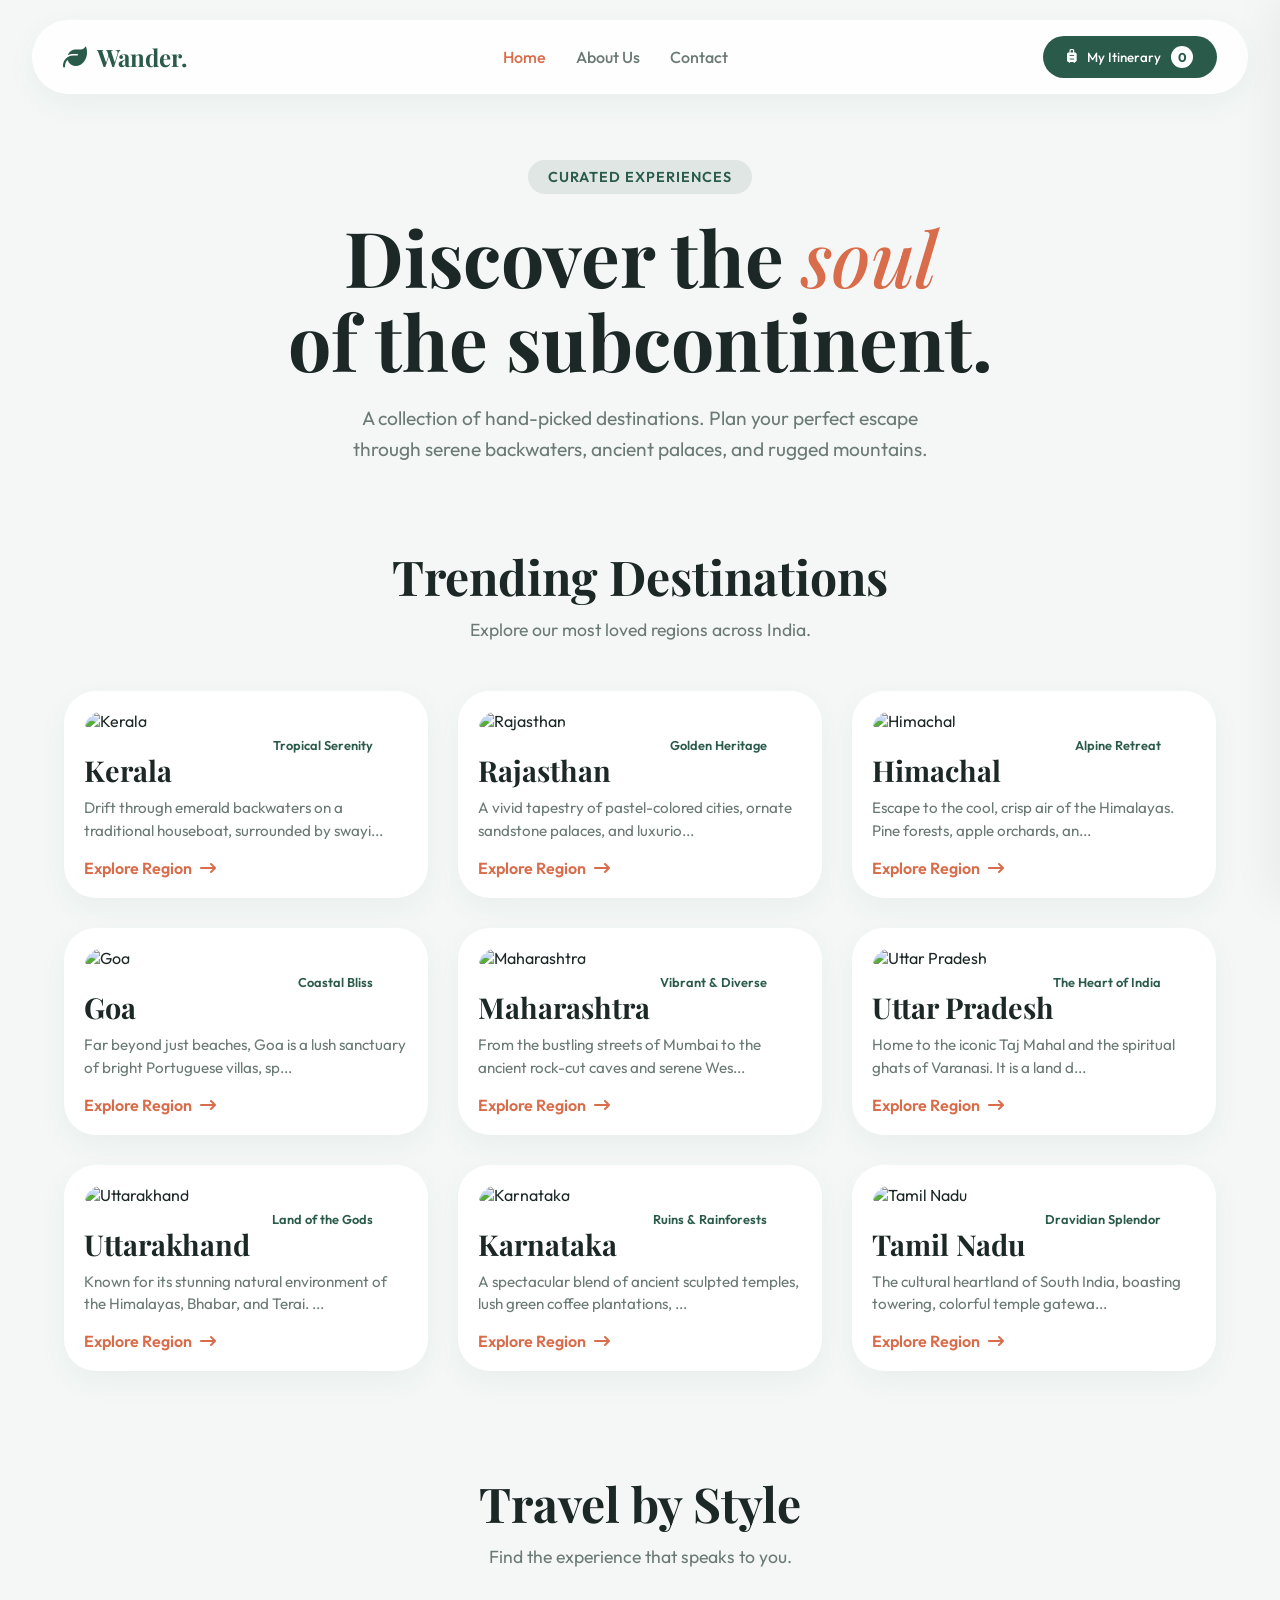
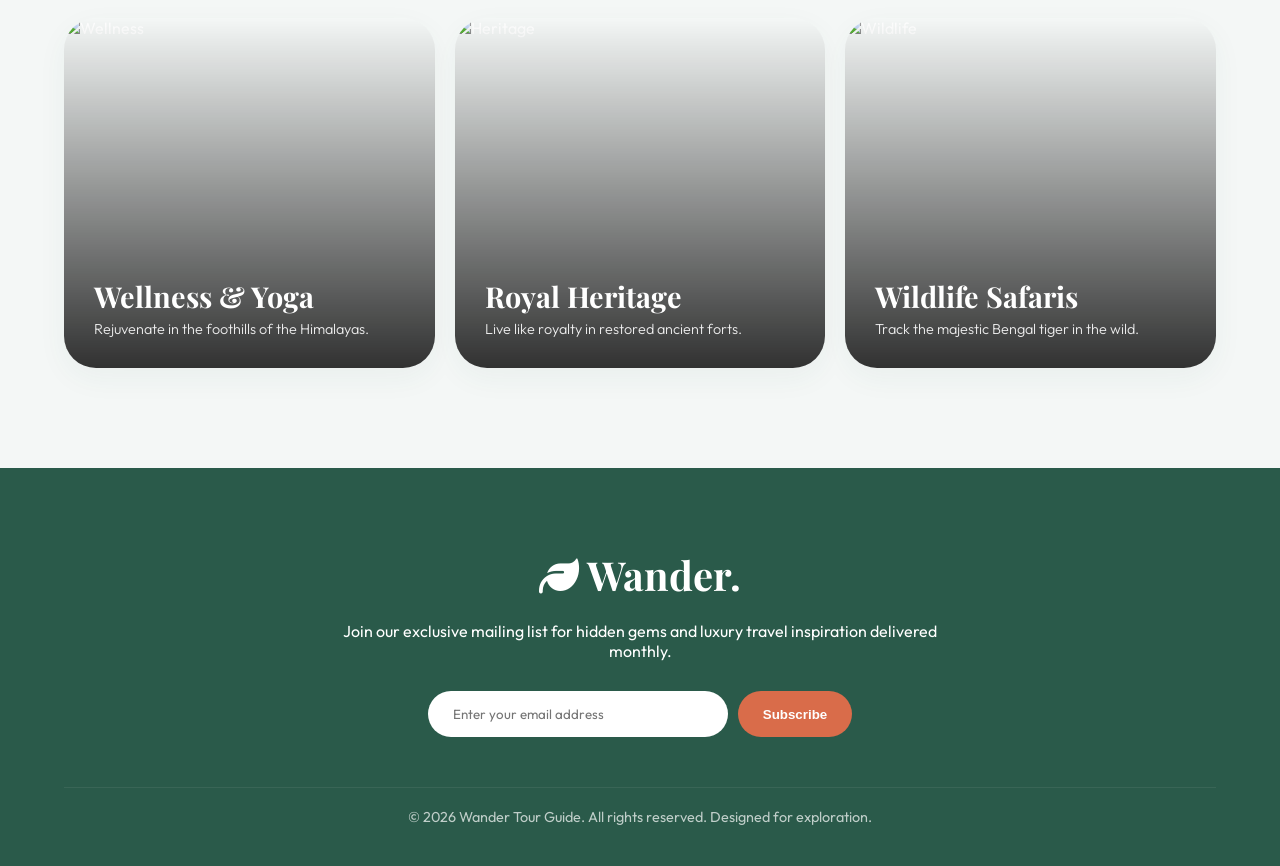
==== src/index.html @ b86334a6 "first commit" ====
<!DOCTYPE html>
<html lang="en">
<head>
    <meta charset="UTF-8">
    <meta name="viewport" content="width=device-width, initial-scale=1.0">
    <title>Wander | Discover India</title>
    
    <!-- Google Fonts: Playfair Display (Elegant Serif) & Outfit (Modern Sans) -->
    <link rel="preconnect" href="https://fonts.googleapis.com">
    <link rel="preconnect" href="https://fonts.gstatic.com" crossorigin>
    <link href="https://fonts.googleapis.com/css2?family=Outfit:wght@300;400;500;600&family=Playfair+Display:ital,wght@0,500;0,700;1,500&display=swap" rel="stylesheet">
    
    <!-- FontAwesome -->
    <link rel="stylesheet" href="https://cdnjs.cloudflare.com/ajax/libs/font-awesome/6.4.2/css/all.min.css">

    <style>
        /* --- AIRY & LUXE VARIABLES --- */
        :root {
            --bg-body: #F4F7F6;       
            --bg-surface: #FFFFFF;    
            --text-main: #1C2826;     
            --text-muted: #6B7A75;    
            --primary: #2A5A4A;       
            --accent: #D96C4A;        
            --glass-bg: rgba(255, 255, 255, 0.85);
            --shadow-sm: 0 10px 30px rgba(42, 90, 74, 0.05);
            --shadow-lg: 0 20px 50px rgba(42, 90, 74, 0.1);
            --radius-lg: 32px;
            --radius-md: 20px;
        }

        /* --- RESET & TYPOGRAPHY --- */
        * { margin: 0; padding: 0; box-sizing: border-box; }
        
        body {
            font-family: 'Outfit', sans-serif;
            background-color: var(--bg-body);
            color: var(--text-main);
            overflow-x: hidden;
            -webkit-font-smoothing: antialiased;
        }

        h1, h2, h3, .serif {
            font-family: 'Playfair Display', serif;
            font-weight: 700;
        }

        /* --- PAGE ROUTING STYLES --- */
        .page {
            display: none;
            animation: fadeIn 0.6s ease-out forwards;
        }
        .page.active {
            display: block;
        }
        @keyframes fadeIn {
            from { opacity: 0; transform: translateY(15px); }
            to { opacity: 1; transform: translateY(0); }
        }

        /* --- FLOATING GLASS NAVBAR --- */
        nav {
            position: fixed;
            top: 20px; left: 50%;
            transform: translateX(-50%);
            width: 95%; max-width: 1400px;
            background: var(--glass-bg);
            backdrop-filter: blur(16px);
            -webkit-backdrop-filter: blur(16px);
            padding: 15px 30px;
            border-radius: 50px;
            display: flex;
            justify-content: space-between;
            align-items: center;
            z-index: 100;
            box-shadow: var(--shadow-sm);
            border: 1px solid rgba(255,255,255,0.4);
        }
        .brand {
            font-size: 1.5rem;
            color: var(--primary);
            text-decoration: none;
            display: flex; align-items: center; gap: 10px;
        }
        .nav-links {
            display: flex;
            gap: 30px;
            list-style: none;
            align-items: center;
        }
        .nav-links li a {
            text-decoration: none;
            color: var(--text-muted);
            font-weight: 500;
            font-size: 1rem;
            cursor: pointer;
            transition: all 0.3s;
        }
        .nav-links li a:hover, .nav-links li a.active {
            color: var(--accent);
        }
        .trip-btn {
            background: var(--primary);
            color: white;
            border: none;
            padding: 10px 24px;
            border-radius: 30px;
            font-family: 'Outfit';
            font-weight: 500;
            cursor: pointer;
            display: flex; align-items: center; gap: 10px;
            transition: all 0.3s ease;
        }
        .trip-btn:hover {
            background: var(--accent);
            transform: translateY(-2px);
            box-shadow: 0 8px 20px rgba(217, 108, 74, 0.3);
        }
        .badge {
            background: white; color: var(--primary);
            font-weight: 700; border-radius: 50%;
            width: 22px; height: 22px;
            display: flex; justify-content: center; align-items: center;
            font-size: 0.8rem;
        }

        /* --- SHARED SECTION HEADERS --- */
        .section-header {
            text-align: center;
            margin-bottom: 50px;
        }
        .section-header h2 {
            font-size: 3rem;
            color: var(--text-main);
            margin-bottom: 10px;
        }
        .section-header p {
            color: var(--text-muted);
            font-size: 1.1rem;
        }

        /* --- HERO SECTION --- */
        .hero {
            padding: 160px 5% 80px;
            max-width: 1400px; margin: 0 auto;
            text-align: center;
        }
        .hero-pill {
            display: inline-block;
            background: rgba(42, 90, 74, 0.1);
            color: var(--primary);
            padding: 8px 20px;
            border-radius: 30px;
            font-size: 0.9rem;
            font-weight: 600;
            margin-bottom: 20px;
            letter-spacing: 1px;
            text-transform: uppercase;
        }
        .hero h1 {
            font-size: clamp(3rem, 6vw, 5.5rem);
            line-height: 1.1;
            margin-bottom: 20px;
            color: var(--text-main);
        }
        .hero h1 i { color: var(--accent); font-style: italic; font-weight: 500; }
        .hero p {
            font-size: 1.2rem;
            color: var(--text-muted);
            max-width: 600px; margin: 0 auto;
            line-height: 1.6;
        }

        /* --- BENTO GRID GALLERY (States) --- */
        .gallery-section { padding: 0 5% 100px; max-width: 1400px; margin: 0 auto; }
        .gallery-container {
            display: grid;
            grid-template-columns: repeat(auto-fit, minmax(320px, 1fr));
            gap: 30px;
        }
        .destination-card {
            background: var(--bg-surface);
            border-radius: var(--radius-lg);
            padding: 20px;
            box-shadow: var(--shadow-sm);
            transition: all 0.4s ease;
            cursor: pointer;
            position: relative;
        }
        .destination-card:hover {
            transform: translateY(-8px);
            box-shadow: var(--shadow-lg);
        }
        .card-image {
            width: 100%; height: 280px;
            border-radius: var(--radius-md);
            object-fit: cover;
            margin-bottom: 20px;
            transition: transform 0.5s ease;
        }
        .img-wrapper {
            overflow: hidden; border-radius: var(--radius-md);
        }
        .destination-card:hover .card-image { transform: scale(1.05); }
        .card-tag {
            position: absolute; top: 40px; right: 40px;
            background: var(--glass-bg); backdrop-filter: blur(10px);
            padding: 6px 15px; border-radius: 20px;
            font-size: 0.8rem; font-weight: 600; color: var(--primary);
        }
        .card-content h3 { font-size: 1.8rem; margin-bottom: 8px; }
        .card-content p { color: var(--text-muted); font-size: 0.95rem; line-height: 1.5; margin-bottom: 15px; }
        .explore-link {
            color: var(--accent); font-weight: 600; text-decoration: none;
            display: flex; align-items: center; gap: 8px; font-size: 1rem;
        }
        .explore-link i { transition: transform 0.3s; }
        .destination-card:hover .explore-link i { transform: translateX(5px); }

        /* --- TRAVEL STYLES SECTION --- */
        .travel-styles {
            padding: 0 5% 100px; max-width: 1400px; margin: 0 auto;
        }
        .styles-grid {
            display: grid;
            grid-template-columns: repeat(auto-fit, minmax(250px, 1fr));
            gap: 20px;
        }
        .style-card {
            height: 350px;
            border-radius: var(--radius-lg);
            position: relative;
            overflow: hidden;
            display: flex;
            align-items: flex-end;
            padding: 30px;
            color: white;
            box-shadow: var(--shadow-sm);
            cursor: pointer;
        }
        .style-card::before {
            content: ''; position: absolute; top: 0; left: 0; width: 100%; height: 100%;
            background: linear-gradient(to top, rgba(0,0,0,0.8), transparent);
            z-index: 1;
        }
        .style-bg {
            position: absolute; top: 0; left: 0; width: 100%; height: 100%;
            object-fit: cover; z-index: 0; transition: transform 0.6s ease;
        }
        .style-card:hover .style-bg { transform: scale(1.1); }
        .style-content { position: relative; z-index: 2; }
        .style-content h3 { font-size: 1.8rem; margin-bottom: 5px; }
        .style-content p { font-size: 0.9rem; opacity: 0.9; font-family: 'Outfit'; font-weight: 300;}

        /* --- STATE DETAILS PAGE --- */
        .state-hero {
            position: relative;
            height: 70vh;
            display: flex;
            align-items: flex-end;
            padding: 5% 10%;
            color: white;
        }
        .state-hero-img {
            position: absolute; top: 0; left: 0; width: 100%; height: 100%; object-fit: cover; z-index: -2;
        }
        .state-hero::after {
            content: ''; position: absolute; top: 0; left: 0; width: 100%; height: 100%;
            background: linear-gradient(to top, rgba(0,0,0,0.8) 0%, rgba(0,0,0,0.2) 50%, rgba(0,0,0,0) 100%); z-index: -1;
        }
        .back-nav {
            position: absolute; top: 120px; left: 5%;
            background: var(--glass-bg); backdrop-filter: blur(10px); color: var(--primary);
            border: none; padding: 10px 20px; border-radius: 30px; font-weight: 600; cursor: pointer;
            display: flex; align-items: center; gap: 8px; transition: all 0.3s; z-index: 10;
        }
        .back-nav:hover { background: white; transform: translateX(-5px); }
        
        .state-hero-content { position: relative; z-index: 2; max-width: 800px;}
        .state-hero-content h1 { font-size: clamp(3.5rem, 6vw, 5rem); margin-bottom: 15px; }
        .state-hero-content p { font-size: 1.2rem; line-height: 1.6; opacity: 0.9; }

        .attractions-section { padding: 80px 5% 100px; max-width: 1400px; margin: 0 auto; }
        .attractions-section h2 { font-size: 2.5rem; color: var(--primary); margin-bottom: 40px; border-bottom: 2px solid #E8ECEB; padding-bottom: 15px; display: inline-block;}
        
        .places-grid {
            display: grid;
            grid-template-columns: repeat(auto-fit, minmax(350px, 1fr));
            gap: 40px;
        }
        .place-card {
            background: var(--bg-surface);
            border-radius: var(--radius-lg);
            overflow: hidden;
            box-shadow: var(--shadow-sm);
            transition: transform 0.3s;
        }
        .place-card:hover { transform: translateY(-5px); box-shadow: var(--shadow-lg); }
        .place-card img { width: 100%; height: 260px; object-fit: cover; }
        .place-content { padding: 30px; display: flex; flex-direction: column; height: calc(100% - 260px); }
        .place-content span { color: var(--accent); font-weight: 600; font-size: 0.9rem; margin-bottom: 8px; display: block; text-transform: uppercase; letter-spacing: 1px;}
        .place-content h3 { font-size: 1.6rem; color: var(--text-main); margin-bottom: 15px; }
        .place-content p { color: var(--text-muted); line-height: 1.6; margin-bottom: 25px; flex-grow: 1; }
        
        .add-btn { background: #E8ECEB; color: var(--primary); border: none; padding: 12px 20px; border-radius: 12px; font-weight: 600; font-family: 'Outfit'; cursor: pointer; transition: all 0.3s; width: 100%; display: flex; justify-content: center; gap: 8px; align-items: center;}
        .add-btn:hover { background: var(--primary); color: white; }
        .add-btn.added { background: var(--accent); color: white; }

        /* --- ABOUT & CONTACT PAGES --- */
        .internal-hero {
            padding: 180px 5% 80px; text-align: center; max-width: 800px; margin: 0 auto;
        }
        .internal-hero h1 { font-size: 4rem; color: var(--primary); margin-bottom: 20px; }
        .internal-content {
            max-width: 1000px; margin: 0 auto 100px; padding: 0 5%;
            font-size: 1.2rem; color: var(--text-muted); line-height: 1.8; text-align: center;
        }
        .contact-form {
            max-width: 600px; margin: 0 auto 100px; padding: 40px;
            background: var(--bg-surface); border-radius: var(--radius-lg); box-shadow: var(--shadow-sm);
        }
        .form-group { margin-bottom: 20px; text-align: left; }
        .form-group label { display: block; margin-bottom: 8px; font-weight: 500; color: var(--primary); }
        .form-group input, .form-group textarea {
            width: 100%; padding: 15px; border-radius: 12px;
            border: 1px solid #E8ECEB; background: var(--bg-body);
            font-family: 'Outfit'; font-size: 1rem; outline: none;
        }
        .form-group textarea { height: 150px; resize: none; }
        .submit-btn {
            width: 100%; background: var(--accent); color: white; border: none;
            padding: 15px; border-radius: 30px; font-weight: 600; font-size: 1.1rem;
            cursor: pointer; transition: background 0.3s;
        }
        .submit-btn:hover { background: #c25c3d; }

        /* --- FOOTER --- */
        footer {
            background: var(--primary); color: white;
            padding: 80px 5% 40px; text-align: center;
        }
        .footer-content { max-width: 600px; margin: 0 auto; }
        .footer-brand { font-size: 2.5rem; color: white; margin-bottom: 20px; display: block;}
        .footer-newsletter { display: flex; gap: 10px; justify-content: center; margin: 30px 0; }
        .footer-newsletter input {
            padding: 15px 25px; border-radius: 30px; border: none; outline: none;
            width: 300px; font-family: 'Outfit';
        }
        .footer-newsletter button {
            background: var(--accent); color: white; border: none; padding: 0 25px;
            border-radius: 30px; font-weight: 600; cursor: pointer;
        }
        .footer-bottom { margin-top: 50px; border-top: 1px solid rgba(255,255,255,0.1); padding-top: 20px; font-size: 0.9rem; opacity: 0.7;}

        /* --- SIDE ITINERARY DRAWER --- */
        .drawer {
            position: fixed; top: 0; right: 0; width: 400px; height: 100vh;
            background: var(--bg-surface); box-shadow: -10px 0 40px rgba(0,0,0,0.05);
            z-index: 300; padding: 40px 30px; transform: translateX(100%);
            transition: transform 0.4s cubic-bezier(0.2, 0.8, 0.2, 1); display: flex; flex-direction: column;
        }
        .drawer.active { transform: translateX(0); }
        .drawer-header { display: flex; justify-content: space-between; align-items: center; margin-bottom: 30px; padding-bottom: 20px; border-bottom: 1px solid #E8ECEB; }
        .drawer-header h3 { font-size: 1.8rem; color: var(--primary);}
        .drawer-items { flex: 1; overflow-y: auto; }
        .trip-item { background: var(--bg-body); padding: 15px 20px; border-radius: 15px; margin-bottom: 15px; display: flex; justify-content: space-between; align-items: center; border: 1px solid #E8ECEB; }
        .trip-item span { font-weight: 500; }
        .remove-btn { background: rgba(217, 108, 74, 0.1); color: var(--accent); border: none; width: 32px; height: 32px; border-radius: 50%; cursor: pointer; transition: all 0.3s; }
        .remove-btn:hover { background: var(--accent); color: white; }
        .empty-state { text-align: center; color: var(--text-muted); margin-top: 50px; }
        .empty-state i { font-size: 3rem; color: #D0D8D5; margin-bottom: 15px; }

        .icon-btn {
            background: #E8ECEB; border: none; width: 40px; height: 40px; border-radius: 50%;
            cursor: pointer; color: var(--text-main); display: flex; justify-content: center; align-items: center;
            transition: background 0.3s;
        }
        .icon-btn:hover { background: #D0D8D5; }

        @media (max-width: 900px) {
            .nav-links { display: none; }
            .drawer { width: 100%; }
            .footer-newsletter { flex-direction: column; }
            .footer-newsletter input, .footer-newsletter button { width: 100%; padding: 15px; }
            .state-hero { height: 50vh; }
        }
    </style>
</head>
<body>

    <!-- Floating Navbar -->
    <nav>
        <a href="#" class="brand serif" onclick="navigate('home')"><i class="fa-solid fa-leaf"></i> Wander.</a>
        
        <ul class="nav-links">
            <li><a onclick="navigate('home')" class="active">Home</a></li>
            <li><a onclick="navigate('about')">About Us</a></li>
            <li><a onclick="navigate('contact')">Contact</a></li>
        </ul>

        <button class="trip-btn" onclick="toggleDrawer()">
            <i class="fa-solid fa-suitcase-rolling"></i> My Itinerary
            <span class="badge" id="trip-counter">0</span>
        </button>
    </nav>

    <!-- ================= PAGE: HOME ================= -->
    <div id="home" class="page active">
        <section class="hero">
            <div class="hero-pill">Curated Experiences</div>
            <h1>Discover the <i>soul</i><br>of the subcontinent.</h1>
            <p>A collection of hand-picked destinations. Plan your perfect escape through serene backwaters, ancient palaces, and rugged mountains.</p>
        </section>

        <section class="gallery-section">
            <div class="section-header">
                <h2 class="serif">Trending Destinations</h2>
                <p>Explore our most loved regions across India.</p>
            </div>
            <div class="gallery-container" id="gallery-container">
                <!-- Cards injected via JavaScript -->
            </div>
        </section>

        <section class="travel-styles">
            <div class="section-header">
                <h2 class="serif">Travel by Style</h2>
                <p>Find the experience that speaks to you.</p>
            </div>
            <div class="styles-grid">
                <div class="style-card" onclick="openStyleDetails('wellness')">
                    <img src="https://images.unsplash.com/photo-1544644181-1484b3fdfc62?q=80&w=800&auto=format&fit=crop" class="style-bg" alt="Wellness">
                    <div class="style-content">
                        <h3 class="serif">Wellness & Yoga</h3>
                        <p>Rejuvenate in the foothills of the Himalayas.</p>
                    </div>
                </div>
                <div class="style-card" onclick="openStyleDetails('heritage')">
                    <img src="https://images.unsplash.com/photo-1534160490001-c88c7f9984eb?q=80&w=800&auto=format&fit=crop" class="style-bg" alt="Heritage">
                    <div class="style-content">
                        <h3 class="serif">Royal Heritage</h3>
                        <p>Live like royalty in restored ancient forts.</p>
                    </div>
                </div>
                <div class="style-card" onclick="openStyleDetails('wildlife')">
                    <img src="https://images.unsplash.com/photo-1518182170546-0766de6b6aad?q=80&w=800&auto=format&fit=crop" class="style-bg" alt="Wildlife">
                    <div class="style-content">
                        <h3 class="serif">Wildlife Safaris</h3>
                        <p>Track the majestic Bengal tiger in the wild.</p>
                    </div>
                </div>
            </div>
        </section>
    </div>

    <!-- ================= PAGE: STYLE DETAILS DYNAMIC ================= -->
    <div id="style-details" class="page">
        <div class="state-hero">
            <button class="back-nav" onclick="navigate('home')"><i class="fa-solid fa-arrow-left"></i> Back to Home</button>
            <img src="" id="style-hero-img" class="state-hero-img" alt="Style Hero Image">
            <div class="state-hero-content">
                <div class="hero-pill" style="color: white; border: 1px solid rgba(255,255,255,0.4); background: rgba(255,255,255,0.1);">Travel Style</div>
                <h1 class="serif" id="style-title">Style Name</h1>
                <p id="style-desc">Style description goes here.</p>
            </div>
        </div>

        <section class="attractions-section" style="padding-top: 80px;" id="style-attractions-container">
            <!-- State-wise sections and places injected via JS -->
        </section>
    </div>

    <!-- ================= PAGE: STATE DETAILS DYNAMIC ================= -->
    <div id="state-details" class="page">
        <div class="state-hero">
            <button class="back-nav" onclick="navigate('home')"><i class="fa-solid fa-arrow-left"></i> Back to Map</button>
            <img src="" id="sd-hero-img" class="state-hero-img" alt="State Hero Image">
            <div class="state-hero-content">
                <div class="hero-pill" id="sd-tag" style="color: white; border: 1px solid rgba(255,255,255,0.4); background: rgba(255,255,255,0.1);">Tag</div>
                <h1 class="serif" id="sd-title">State Name</h1>
                <p id="sd-desc">State description goes here.</p>
            </div>
        </div>

        <div class="attractions-section">
            <h2 class="serif">Iconic Places to Visit</h2>
            <div class="places-grid" id="sd-places-grid">
                <!-- Places injected via JS -->
            </div>
        </div>
    </div>

    <!-- ================= PAGE: ABOUT ================= -->
    <div id="about" class="page">
        <section class="internal-hero">
            <div class="hero-pill">Our Story</div>
            <h1 class="serif">Redefining Travel</h1>
        </section>
        <section class="internal-content">
            <p style="margin-bottom: 20px;">At Wander, we believe that travel should be more than just checking boxes off a tourist list. It should be deeply personal, incredibly beautiful, and completely effortless.</p>
            <p>Founded by passionate explorers, our platform was designed to strip away the overwhelming noise of travel planning. We hand-select only the finest stays, the most authentic cultural experiences, and the most breathtaking vistas India has to offer. Whether you are looking for the quiet solitude of a Kerala backwater or the vibrant history of a Rajasthani palace, we curate the magic so you can simply enjoy the journey.</p>
        </section>
    </div>

    <!-- ================= PAGE: CONTACT ================= -->
    <div id="contact" class="page">
        <section class="internal-hero">
            <div class="hero-pill">Get in Touch</div>
            <h1 class="serif">Let's Plan Your Escape</h1>
            <p>Have a question or need a custom itinerary? Drop us a line.</p>
        </section>
        <section class="contact-form">
            <form onsubmit="event.preventDefault(); alert('Message Sent! (Demo)');">
                <div class="form-group">
                    <label>Full Name</label>
                    <input type="text" placeholder="Jane Doe" required>
                </div>
                <div class="form-group">
                    <label>Email Address</label>
                    <input type="email" placeholder="jane@example.com" required>
                </div>
                <div class="form-group">
                    <label>How can we help?</label>
                    <textarea placeholder="Tell us about your dream trip..." required></textarea>
                </div>
                <button type="submit" class="submit-btn">Send Message</button>
            </form>
        </section>
    </div>

    <!-- ================= GLOBAL ELEMENTS ================= -->

    <footer>
        <div class="footer-content">
            <span class="footer-brand serif"><i class="fa-solid fa-leaf"></i> Wander.</span>
            <p>Join our exclusive mailing list for hidden gems and luxury travel inspiration delivered monthly.</p>
            <div class="footer-newsletter">
                <input type="email" placeholder="Enter your email address">
                <button>Subscribe</button>
            </div>
        </div>
        <div class="footer-bottom">
            &copy; 2026 Wander Tour Guide. All rights reserved. Designed for exploration.
        </div>
    </footer>

    <!-- Side Itinerary Drawer -->
    <div class="drawer" id="itinerary-drawer">
        <div class="drawer-header">
            <h3 class="serif">Your Plan</h3>
            <button class="icon-btn" onclick="toggleDrawer()"><i class="fa-solid fa-arrow-right"></i></button>
        </div>
        <div class="drawer-items" id="drawer-items">
            <div class="empty-state" id="empty-state">
                <i class="fa-solid fa-map-location-dot"></i>
                <p>Your journey hasn't started yet.<br>Add experiences to your itinerary.</p>
            </div>
        </div>
    </div>

    <script>
        // --- PAGE ROUTING LOGIC ---
        function navigate(pageId) {
            document.querySelectorAll('.page').forEach(page => {
                page.classList.remove('active');
            });
            document.getElementById(pageId).classList.add('active');
            
            document.querySelectorAll('.nav-links a').forEach(link => {
                link.classList.remove('active');
            });
            const activeLink = document.querySelector(`.nav-links a[onclick="navigate('${pageId}')"]`);
            if(activeLink) activeLink.classList.add('active');

            window.scrollTo({ top: 0, behavior: 'smooth' });
        }


        // --- 1. Expanded Data Structure (9 States, 6 Attractions per State) ---
        const indiaData = [
            {
                id: 'ker',
                name: 'Kerala',
                tag: 'Tropical Serenity',
                styles: ['wellness', 'wildlife', 'heritage'],
                image: 'https://images.unsplash.com/photo-1602216056096-3b503fad11c2?auto=format&fit=crop&w=1400&q=80',
                description: 'Drift through emerald backwaters on a traditional houseboat, surrounded by swaying palms. Kerala offers a slow-paced, deeply rejuvenating connection with nature away from the bustling cities.',
                attractions: [
                    { 
                        name: 'Alleppey Backwaters', type: 'Leisure & Boating', 
                        image: 'https://images.unsplash.com/photo-1593693397690-362cb9666fc2?auto=format&fit=crop&w=600&q=80',
                        desc: 'Rent a traditional Kettuvallam houseboat and cruise through the vast network of serene canals, witnessing village life along the banks.'
                    },
                    { 
                        name: 'Munnar Tea Plantations', type: 'Nature Trails', 
                        image: 'https://images.unsplash.com/photo-1593693411515-c20261bbdd66?auto=format&fit=crop&w=600&q=80',
                        desc: 'Escape to the cool highlands. Trek through endless rolling hills blanketed in vibrant green tea bushes and breathe in the fresh mountain air.'
                    },
                    { 
                        name: 'Varkala Cliff Beach', type: 'Coastal Relaxing', 
                        image: 'https://images.unsplash.com/photo-1555505019-8c3f1c4aba5f?auto=format&fit=crop&w=600&q=80',
                        desc: 'Famous for its dramatic red laterite cliffs plunging into the Arabian Sea. Enjoy bohemian cafes and stunning sunsets.'
                    },
                    { 
                        name: 'Wayanad Wildlife Sanctuary', type: 'Wildlife', 
                        image: 'https://images.unsplash.com/photo-1629235070263-fb713ee0c388?auto=format&fit=crop&w=600&q=80',
                        desc: 'Explore lush green forests packed with elephants, leopards, and diverse bird species. A true haven for nature and wildlife lovers.'
                    },
                    { 
                        name: 'Fort Kochi Heritage', type: 'Heritage', 
                        image: 'https://images.unsplash.com/photo-1590050752117-238cb0fb12b1?auto=format&fit=crop&w=600&q=80',
                        desc: 'Wander through quaint streets featuring ancient Portuguese architecture, Jewish synagogues, and iconic Chinese fishing nets.'
                    },
                    { 
                        name: 'Thekkady National Park', type: 'Wildlife', 
                        image: 'https://images.unsplash.com/photo-1585467316688-25114fdb2323?auto=format&fit=crop&w=600&q=80',
                        desc: 'Experience a unique boat safari on Periyar Lake where you can spot wild herds of elephants bathing on the jungle shores.'
                    }
                ]
            },
            {
                id: 'raj',
                name: 'Rajasthan',
                tag: 'Golden Heritage',
                styles: ['heritage', 'wildlife', 'wellness'],
                image: 'https://images.unsplash.com/photo-1477587458883-47145ed94245?auto=format&fit=crop&w=1400&q=80',
                description: 'A vivid tapestry of pastel-colored cities, ornate sandstone palaces, and luxurious desert camps. Experience hospitality fit for royalty in the Land of Kings.',
                attractions: [
                    { 
                        name: 'Udaipur City Palace', type: 'Architecture', 
                        image: 'https://images.unsplash.com/photo-1615836245337-f589c36ec3b9?auto=format&fit=crop&w=600&q=80',
                        desc: 'A magnificent complex of palaces built over nearly 400 years, offering sweeping views of Lake Pichola and its floating marble palaces.'
                    },
                    { 
                        name: 'Jaisalmer Desert Camp', type: 'Adventure', 
                        image: 'https://images.unsplash.com/photo-1534645851457-b08e2f0732dc?auto=format&fit=crop&w=600&q=80',
                        desc: 'Spend a night under the stars in the vast Thar Desert. Enjoy camel safaris, folk music, and the eerie silence of the dunes.'
                    },
                    { 
                        name: 'Jaipur Stepwells', type: 'Heritage', 
                        image: 'https://images.unsplash.com/photo-1599661046289-e31897846e41?auto=format&fit=crop&w=600&q=80',
                        desc: 'Marvel at the symmetrical, mesmerizing geometry of ancient stepwells like Panna Meena ka Kund, an architectural wonder of ancient water conservation.'
                    },
                    { 
                        name: 'Mehrangarh Fort', type: 'Heritage', 
                        image: 'https://images.unsplash.com/photo-1584988448882-962657e0349b?auto=format&fit=crop&w=600&q=80',
                        desc: 'One of the largest forts in India, rising perpendicularly and impregnable from a rocky hill overlooking the "Blue City" of Jodhpur.'
                    },
                    { 
                        name: 'Ranthambore Safari', type: 'Wildlife', 
                        image: 'https://images.unsplash.com/photo-1551802958-f716ebf01037?auto=format&fit=crop&w=600&q=80',
                        desc: 'Embark on a thrilling jeep safari through ancient ruins and dry deciduous forests to catch a glimpse of the majestic Bengal Tiger.'
                    },
                    { 
                        name: 'Pushkar Holy Lake', type: 'Wellness', 
                        image: 'https://images.unsplash.com/photo-1563200056-1463ebbf3db5?auto=format&fit=crop&w=600&q=80',
                        desc: 'Find peace by the sacred waters of Pushkar Lake, surrounded by hundreds of temples and echoing with evening prayers.'
                    }
                ]
            },
            {
                id: 'hp',
                name: 'Himachal',
                tag: 'Alpine Retreat',
                styles: ['wellness', 'heritage'],
                image: 'https://images.unsplash.com/photo-1626621341517-bbf3d9990a23?auto=format&fit=crop&w=1400&q=80',
                description: 'Escape to the cool, crisp air of the Himalayas. Pine forests, apple orchards, and snow-capped peaks provide a breathtaking backdrop for both adventure and profound peace.',
                attractions: [
                    { 
                        name: 'Spiti Valley Drive', type: 'Scenic Route', 
                        image: 'https://images.unsplash.com/photo-1605649487212-4dcb18c0cb52?auto=format&fit=crop&w=600&q=80',
                        desc: 'A rugged, high-altitude desert road trip offering lunar landscapes, ancient monasteries clinging to cliffs, and starry night skies.'
                    },
                    { 
                        name: 'Kasol Pine Treks', type: 'Hiking', 
                        image: 'https://images.unsplash.com/photo-1596422846543-75c6fc197f0a?auto=format&fit=crop&w=600&q=80',
                        desc: 'Nestled in the Parvati Valley, Kasol serves as a basecamp for beautiful hikes through dense pine forests to remote mountain villages.'
                    },
                    { 
                        name: 'Shimla Heritage Walk', type: 'Culture', 
                        image: 'https://images.unsplash.com/photo-1596895111956-bf1cf0599ce5?auto=format&fit=crop&w=600&q=80',
                        desc: 'Stroll down the Mall Road and gaze at the Victorian-era colonial architecture from when this city was the summer capital of British India.'
                    },
                    { 
                        name: 'Rohtang Pass Manali', type: 'Adventure', 
                        image: 'https://images.unsplash.com/photo-1605640840605-14ac1855827b?auto=format&fit=crop&w=600&q=80',
                        desc: 'A high mountain pass connecting the Kullu Valley with Lahaul and Spiti. Famous for its breathtaking scenery and snow activities.'
                    },
                    { 
                        name: 'Dharamshala Monasteries', type: 'Wellness', 
                        image: 'https://images.unsplash.com/photo-1626569109761-002f232ce5dc?auto=format&fit=crop&w=600&q=80',
                        desc: 'Experience the spiritual aura of McLeod Ganj, the residence of the Dalai Lama, surrounded by colorful prayer flags and monks.'
                    },
                    { 
                        name: 'Dalhousie Meadows', type: 'Nature Trails', 
                        image: 'https://images.unsplash.com/photo-1593693411515-c20261bbdd66?auto=format&fit=crop&w=600&q=80',
                        desc: 'Wander through the mini-Switzerland of India, featuring lush green meadows, dense pine valleys, and Scottish-style architecture.'
                    }
                ]
            },
            {
                id: 'goa',
                name: 'Goa',
                tag: 'Coastal Bliss',
                styles: ['wellness', 'heritage', 'wildlife'],
                image: 'https://images.unsplash.com/photo-1512343879784-a960bf40e7f2?auto=format&fit=crop&w=1400&q=80',
                description: 'Far beyond just beaches, Goa is a lush sanctuary of bright Portuguese villas, spice plantations, and hidden jungle coves kissed by the warm Arabian Sea.',
                attractions: [
                    { 
                        name: 'Palolem Beach', type: 'Relaxation', 
                        image: 'https://images.unsplash.com/photo-1587595431973-160d0d94add1?auto=format&fit=crop&w=600&q=80',
                        desc: 'A crescent-shaped bay lined with palm trees and colorful beach huts. Known for its calm waters, making it perfect for swimming and kayaking.'
                    },
                    { 
                        name: 'Fontainhas Quarter', type: 'Heritage Walk', 
                        image: 'https://images.unsplash.com/photo-1586861788510-5ee42cb70311?auto=format&fit=crop&w=600&q=80',
                        desc: 'Wander the narrow, winding streets of Asia’s only Latin Quarter, admiring the beautifully preserved brightly colored Portuguese homes.'
                    },
                    { 
                        name: 'Dudhsagar Falls', type: 'Nature', 
                        image: 'https://images.unsplash.com/photo-1632001150499-52db38f5f0b5?auto=format&fit=crop&w=600&q=80',
                        desc: 'A majestic four-tiered waterfall located deep within the Bhagwan Mahaveer Sanctuary. The rushing water visually resembles a "Sea of Milk".'
                    },
                    { 
                        name: 'Basilica of Bom Jesus', type: 'Heritage', 
                        image: 'https://images.unsplash.com/photo-1614088924617-646bc56012e1?auto=format&fit=crop&w=600&q=80',
                        desc: 'A UNESCO World Heritage site and fine example of Baroque architecture, holding the mortal remains of St. Francis Xavier.'
                    },
                    { 
                        name: 'Anjuna Flea Market', type: 'Culture', 
                        image: 'https://images.unsplash.com/photo-1560179406-1c6c60e0dc26?auto=format&fit=crop&w=600&q=80',
                        desc: 'A vibrant, bustling Wednesday market where you can find everything from handmade jewelry and bohemian clothing to exotic spices.'
                    },
                    { 
                        name: 'Bhagwan Mahavir Sanctuary', type: 'Wildlife', 
                        image: 'https://images.unsplash.com/photo-1564750506828-971cdd462a69?auto=format&fit=crop&w=600&q=80',
                        desc: 'Explore the dense Western Ghats jungles, home to black panthers, barking deer, and a stunning variety of exotic birds.'
                    }
                ]
            },
            {
                id: 'mah',
                name: 'Maharashtra',
                tag: 'Vibrant & Diverse',
                styles: ['heritage', 'wildlife', 'wellness'],
                image: 'https://images.unsplash.com/photo-1522069169874-c091f60b4e33?auto=format&fit=crop&w=1400&q=80',
                description: 'From the bustling streets of Mumbai to the ancient rock-cut caves and serene Western Ghats, Maharashtra offers a dynamic mix of history, nature, and modern life.',
                attractions: [
                    { 
                        name: 'Ajanta & Ellora Caves', type: 'Ancient Wonder', 
                        image: 'https://images.unsplash.com/photo-1621691168128-4034fc487e49?auto=format&fit=crop&w=600&q=80',
                        desc: 'Marvel at these magnificent rock-cut caves featuring exquisite ancient Indian art, paintings, and sculptures dating back over two millennia.'
                    },
                    { 
                        name: 'Gateway of India', type: 'Urban Heritage', 
                        image: 'https://images.unsplash.com/photo-1570168007204-dfb528c6958f?auto=format&fit=crop&w=600&q=80',
                        desc: 'Stand before Mumbai’s most iconic landmark overlooking the Arabian Sea, blending intricately carved Islamic styles with 16th-century Gujarati architecture.'
                    },
                    { 
                        name: 'Mahabaleshwar Trek', type: 'Nature', 
                        image: 'https://images.unsplash.com/photo-1625834317364-b32c140fd360?auto=format&fit=crop&w=600&q=80',
                        desc: 'A vast plateau bound by valleys on all sides, famous for strawberries, spectacular viewpoints, and beautiful historic forts.'
                    },
                    { 
                        name: 'Tadoba Tiger Reserve', type: 'Wildlife', 
                        image: 'https://images.unsplash.com/photo-1588656113222-19e48db06d40?auto=format&fit=crop&w=600&q=80',
                        desc: 'Embark on an open-top gypsy safari in Maharashtra’s oldest and largest national park, famously known as the jewel of Vidarbha.'
                    },
                    { 
                        name: 'Lonavala Viewpoints', type: 'Wellness', 
                        image: 'https://images.unsplash.com/photo-1625834317364-b32c140fd360?auto=format&fit=crop&w=600&q=80',
                        desc: 'A popular hill station retreat, offering foggy valleys, cascading waterfalls during monsoons, and deep relaxing nature vibes.'
                    },
                    { 
                        name: 'Raigad Fort', type: 'Heritage', 
                        image: 'https://images.unsplash.com/photo-1623912165997-6c2e3dd7443d?auto=format&fit=crop&w=600&q=80',
                        desc: 'Take a thrilling ropeway ride to the top of this majestic hill fort, once the proud capital of the Maratha Empire under Shivaji Maharaj.'
                    }
                ]
            },
            {
                id: 'up',
                name: 'Uttar Pradesh',
                tag: 'The Heart of India',
                styles: ['heritage', 'wellness', 'wildlife'],
                image: 'https://images.unsplash.com/photo-1548013146-72479768bada?auto=format&fit=crop&w=1400&q=80',
                description: 'Home to the iconic Taj Mahal and the spiritual ghats of Varanasi. It is a land deeply rooted in ancient history, profound spirituality, and grand Mughal architecture.',
                attractions: [
                    { 
                        name: 'Taj Mahal Agra', type: 'Wonder of the World', 
                        image: 'https://images.unsplash.com/photo-1564507592224-2c1513fbd80f?auto=format&fit=crop&w=600&q=80',
                        desc: 'Witness the breathtaking ivory-white marble mausoleum on the right bank of the river Yamuna, universally admired as a masterpiece of world heritage.'
                    },
                    { 
                        name: 'Varanasi Ghats', type: 'Spiritual', 
                        image: 'https://images.unsplash.com/photo-1561361513-2d000a50f0dc?auto=format&fit=crop&w=600&q=80',
                        desc: 'Experience the soul-stirring Ganga Aarti at dusk, a visually stunning spiritual ceremony along the ancient stone steps leading to the river Ganges.'
                    },
                    { 
                        name: 'Fatehpur Sikri', type: 'Architecture', 
                        image: 'https://images.unsplash.com/photo-1600155729720-6d1ff8f8ed97?auto=format&fit=crop&w=600&q=80',
                        desc: 'Explore the beautifully preserved red sandstone ghost town, briefly the capital of the Mughal Empire under Emperor Akbar.'
                    },
                    { 
                        name: 'Mathura & Vrindavan', type: 'Heritage', 
                        image: 'https://images.unsplash.com/photo-1616010079549-ee42c88d8b6b?auto=format&fit=crop&w=600&q=80',
                        desc: 'Immerse yourself in the mythology and devotion of the birthplace of Lord Krishna, featuring hundreds of colorful ancient temples.'
                    },
                    { 
                        name: 'Dudhwa National Park', type: 'Wildlife', 
                        image: 'https://images.unsplash.com/photo-1593465135759-453db518f886?auto=format&fit=crop&w=600&q=80',
                        desc: 'Discover the rich biodiversity of the Terai region, home to tigers, swamp deer, and a breathtaking array of migratory birds.'
                    },
                    { 
                        name: 'Bara Imambara', type: 'Architecture', 
                        image: 'https://images.unsplash.com/photo-1587313886542-a892b15e4f4d?auto=format&fit=crop&w=600&q=80',
                        desc: 'Lose yourself in the Bhool Bhulaiya (labyrinth) of this grand shrine complex in Lucknow, known for its incredible unsupported arched ceilings.'
                    }
                ]
            },
            {
                id: 'utk',
                name: 'Uttarakhand',
                tag: 'Land of the Gods',
                styles: ['wellness', 'wildlife', 'heritage'],
                image: 'https://images.unsplash.com/photo-1610641121010-098d1a1b15ea?auto=format&fit=crop&w=1400&q=80',
                description: 'Known for its stunning natural environment of the Himalayas, Bhabar, and Terai. Perfect for white-water rafting, tranquil meditation, and pristine mountain trekking.',
                attractions: [
                    { 
                        name: 'Rishikesh Rafting', type: 'Adventure', 
                        image: 'https://images.unsplash.com/photo-1598228308290-a15d02324209?auto=format&fit=crop&w=600&q=80',
                        desc: 'Navigate the thrilling rapids of the Ganges River, followed by a peaceful evening yoga session on the sandy riverbanks.'
                    },
                    { 
                        name: 'Valley of Flowers', type: 'Nature Trails', 
                        image: 'https://images.unsplash.com/photo-1464822759023-fed622ff2c3b?auto=format&fit=crop&w=600&q=80',
                        desc: 'Trek into a high-altitude Himalayan valley renowned for its meadows of endemic alpine flowers and outstanding natural beauty.'
                    },
                    { 
                        name: 'Jim Corbett Safari', type: 'Wildlife', 
                        image: 'https://images.unsplash.com/photo-1518182170546-0766de6b6aad?auto=format&fit=crop&w=600&q=80',
                        desc: 'Embark on a thrilling jeep safari through India’s oldest national park to catch a glimpse of the majestic Bengal tiger in its natural habitat.'
                    },
                    { 
                        name: 'Nainital Lake', type: 'Wellness', 
                        image: 'https://images.unsplash.com/photo-1598424263660-c3d3ef0c28ec?auto=format&fit=crop&w=600&q=80',
                        desc: 'Enjoy a peaceful boat ride on this crescent-shaped high-altitude lake, surrounded by verdant forested hills.'
                    },
                    { 
                        name: 'Kedarnath Temple', type: 'Spiritual Heritage', 
                        image: 'https://images.unsplash.com/photo-1626714486845-6688b909564f?auto=format&fit=crop&w=600&q=80',
                        desc: 'A strenuous but profoundly rewarding trek leads to this ancient stone Shiva temple set against a backdrop of snow-covered peaks.'
                    },
                    { 
                        name: 'Auli Ski Resort', type: 'Adventure', 
                        image: 'https://images.unsplash.com/photo-1454496522488-7a8e488e8606?auto=format&fit=crop&w=600&q=80',
                        desc: 'Take the cable car up to India’s premier ski destination, offering sweeping, panoramic views of the Nanda Devi mountain range.'
                    }
                ]
            },
            {
                id: 'kar',
                name: 'Karnataka',
                tag: 'Ruins & Rainforests',
                styles: ['heritage', 'wellness', 'wildlife'],
                image: 'https://images.unsplash.com/photo-1600100397608-f010f41cb8ed?auto=format&fit=crop&w=1400&q=80',
                description: 'A spectacular blend of ancient sculpted temples, lush green coffee plantations, modern tech hubs, and pristine, hidden coastal beaches.',
                attractions: [
                    { 
                        name: 'Hampi Ruins', type: 'Ancient Wonder', 
                        image: 'https://images.unsplash.com/photo-1600100397608-f010f41cb8ed?auto=format&fit=crop&w=600&q=80',
                        desc: 'Explore the otherworldly landscape of giant boulders and magnificent temple ruins from the Vijayanagara Empire.'
                    },
                    { 
                        name: 'Coorg Coffee Estates', type: 'Nature Trails', 
                        image: 'https://images.unsplash.com/photo-1609141010173-19eb7b37d7a4?auto=format&fit=crop&w=600&q=80',
                        desc: 'Often called the Scotland of India. Walk through misty, aromatic coffee and spice plantations in the lush Western Ghats.'
                    },
                    { 
                        name: 'Mysore Palace', type: 'Heritage', 
                        image: 'https://images.unsplash.com/photo-1588629739575-b6d61081b95f?auto=format&fit=crop&w=600&q=80',
                        desc: 'Be dazzled by the incredibly ornate interiors of this royal palace, which lights up beautifully with nearly 100,000 bulbs on Sundays.'
                    },
                    { 
                        name: 'Bandipur National Park', type: 'Wildlife', 
                        image: 'https://images.unsplash.com/photo-1558595914-41d3b5bdf51a?auto=format&fit=crop&w=600&q=80',
                        desc: 'Take a safari through this premier Tiger Reserve, also known for its large populations of Indian elephants and spotted deer.'
                    },
                    { 
                        name: 'Gokarna Beaches', type: 'Wellness', 
                        image: 'https://images.unsplash.com/photo-1583095368395-5d9c72e2cfc2?auto=format&fit=crop&w=600&q=80',
                        desc: 'A more tranquil alternative to Goa. Trek across rocky cliff sides to discover pristine, secluded coves like Om Beach and Half Moon Beach.'
                    },
                    { 
                        name: 'Jog Falls', type: 'Nature', 
                        image: 'https://images.unsplash.com/photo-1625442566113-d30ed4cc9db6?auto=format&fit=crop&w=600&q=80',
                        desc: 'Witness the sheer power of India’s second-highest plunge waterfall, dropping dramatically through lush green forested cliffs.'
                    }
                ]
            },
            {
                id: 'tn',
                name: 'Tamil Nadu',
                tag: 'Dravidian Splendor',
                styles: ['heritage', 'wellness', 'wildlife'],
                image: 'https://images.unsplash.com/photo-1603507208466-9818ab44558e?auto=format&fit=crop&w=1400&q=80',
                description: 'The cultural heartland of South India, boasting towering, colorful temple gateways, classical arts, cool hill stations, and the southernmost tip of India.',
                attractions: [
                    { 
                        name: 'Meenakshi Temple', type: 'Heritage', 
                        image: 'https://images.unsplash.com/photo-1603507208466-9818ab44558e?auto=format&fit=crop&w=600&q=80',
                        desc: 'Get lost in the dizzying detail of this historic Hindu temple complex in Madurai, famous for its towering, colorful gopurams.'
                    },
                    { 
                        name: 'Ooty Botanical Gardens', type: 'Nature', 
                        image: 'https://images.unsplash.com/photo-1591834925828-568eb2a1e649?auto=format&fit=crop&w=600&q=80',
                        desc: 'Take the UNESCO-listed Nilgiri Mountain Railway toy train up to Ooty to enjoy sprawling, meticulously maintained British-era gardens.'
                    },
                    { 
                        name: 'Mahabalipuram Monuments', type: 'Ancient Wonder', 
                        image: 'https://images.unsplash.com/photo-1621691168128-4034fc487e49?auto=format&fit=crop&w=600&q=80',
                        desc: 'Marvel at 7th-century rock-cut monolithic temples and the stunning Shore Temple overlooking the waves of the Bay of Bengal.'
                    },
                    { 
                        name: 'Mudumalai National Park', type: 'Wildlife', 
                        image: 'https://images.unsplash.com/photo-1614027164847-1b28cfe1df60?auto=format&fit=crop&w=600&q=80',
                        desc: 'A critical wildlife corridor in the Nilgiri hills where you can spot wild elephants, tigers, leopards, and Indian gaur.'
                    },
                    { 
                        name: 'Kanyakumari Sunset', type: 'Scenic Spot', 
                        image: 'https://images.unsplash.com/photo-1590403362145-2f94943f6d76?auto=format&fit=crop&w=600&q=80',
                        desc: 'Visit the absolute southern tip of the Indian subcontinent, where three oceans meet, to witness breathtaking sunrise and sunset views.'
                    },
                    { 
                        name: 'Kodaikanal Lake', type: 'Wellness', 
                        image: 'https://images.unsplash.com/photo-1616216666173-04d309d4c728?auto=format&fit=crop&w=600&q=80',
                        desc: 'Rent a bicycle or a rowboat to explore this star-shaped, man-made lake enveloped by mist and cool, refreshing mountain air.'
                    }
                ]
            }
        ];

        // --- 1.5. Travel Style Metadata ---
        const styleMeta = {
            'wellness': {
                title: 'Wellness & Yoga',
                desc: 'Rejuvenate your mind, body, and soul in India\'s most serene and peaceful destinations.',
                image: 'https://images.unsplash.com/photo-1544644181-1484b3fdfc62?q=80&w=1400&auto=format&fit=crop'
            },
            'heritage': {
                title: 'Royal Heritage',
                desc: 'Step back in time and experience the grandeur of India\'s ancient forts, palaces, and empires.',
                image: 'https://images.unsplash.com/photo-1534160490001-c88c7f9984eb?q=80&w=1400&auto=format&fit=crop'
            },
            'wildlife': {
                title: 'Wildlife Safaris',
                desc: 'Encounter majestic creatures and untamed nature in their natural habitats across lush national parks.',
                image: 'https://images.unsplash.com/photo-1518182170546-0766de6b6aad?q=80&w=1400&auto=format&fit=crop'
            }
        };

        // --- 2. State Management ---
        let itinerary = JSON.parse(localStorage.getItem('luxeWanderTrip')) || [];

        // --- 3. Render Gallery on Home Page ---
        const gallery = document.getElementById('gallery-container');
        
        indiaData.forEach(state => {
            const safeId = state.id.replace(/'/g, "\\'");
            const cardHtml = `
                <div class="destination-card" onclick="openStateDetails('${safeId}')">
                    <span class="card-tag">${state.tag}</span>
                    <div class="img-wrapper">
                        <img src="${state.image}" class="card-image" alt="${state.name}">
                    </div>
                    <div class="card-content">
                        <h3 class="serif">${state.name}</h3>
                        <p>${state.description.substring(0, 80)}...</p>
                        <span class="explore-link">Explore Region <i class="fa-solid fa-arrow-right-long"></i></span>
                    </div>
                </div>
            `;
            gallery.insertAdjacentHTML('beforeend', cardHtml);
        });

        // --- 3.5 Dynamic Style Details Logic (Updated to show state-wise sections) ---
        function openStyleDetails(styleId) {
            const meta = styleMeta[styleId];
            if(!meta) return;

            // Populate Hero
            document.getElementById('style-hero-img').src = meta.image;
            document.getElementById('style-title').innerText = meta.title;
            document.getElementById('style-desc').innerText = meta.desc;

            // Find matching states and render their attractions
            const styleAttractionsContainer = document.getElementById('style-attractions-container');
            styleAttractionsContainer.innerHTML = ''; 

            const matchedStates = indiaData.filter(state => state.styles && state.styles.includes(styleId));

            if(matchedStates.length === 0) {
                styleAttractionsContainer.innerHTML = '<p style="text-align: center; color: var(--text-muted); font-size: 1.2rem;">More destinations for this style coming soon!</p>';
            } else {
                matchedStates.forEach(state => {
                    // Create a section header for the State
                    let stateSectionHtml = `
                        <div style="margin-bottom: 80px;">
                            <h2 class="serif" style="font-size: 2.5rem; color: var(--primary); margin-bottom: 30px; border-bottom: 2px solid #E8ECEB; padding-bottom: 15px; display: inline-block;">${state.name}</h2>
                            <div class="places-grid">
                    `;

                    // Inject the place cards for this state
                    state.attractions.forEach(att => {
                        const isAdded = itinerary.includes(att.name);
                        const btnText = isAdded ? '<i class="fa-solid fa-check"></i> Added to Itinerary' : '<i class="fa-solid fa-plus"></i> Add to Itinerary';
                        const btnClass = isAdded ? 'add-btn added' : 'add-btn';
                        const safeId = att.name.replace(/[^a-zA-Z0-9]/g, '');
                        const safeName = att.name.replace(/'/g, "\\'"); 

                        stateSectionHtml += `
                            <div class="place-card">
                                <img src="${att.image}" alt="${att.name}">
                                <div class="place-content">
                                    <span>${att.type}</span>
                                    <h3 class="serif">${att.name}</h3>
                                    <p>${att.desc}</p>
                                    <button class="${btnClass}" id="btn-style-${safeId}" onclick="toggleTripItem('${safeName}', this, event)">
                                        ${btnText}
                                    </button>
                                </div>
                            </div>
                        `;
                    });

                    stateSectionHtml += `
                            </div>
                        </div>
                    `;
                    
                    styleAttractionsContainer.insertAdjacentHTML('beforeend', stateSectionHtml);
                });
            }

            // Navigate to the style details page
            navigate('style-details');
        }

        // --- 4. Dynamic State Details Logic ---
        function openStateDetails(id) {
            const data = indiaData.find(d => d.id === id);
            if(!data) return;

            // Populate Hero
            document.getElementById('sd-hero-img').src = data.image;
            document.getElementById('sd-tag').innerText = data.tag;
            document.getElementById('sd-title').innerText = data.name;
            document.getElementById('sd-desc').innerText = data.description;

            // Populate Places Grid
            const placesGrid = document.getElementById('sd-places-grid');
            placesGrid.innerHTML = ''; 
            
            data.attractions.forEach(att => {
                const isAdded = itinerary.includes(att.name);
                const btnText = isAdded ? '<i class="fa-solid fa-check"></i> Added to Itinerary' : '<i class="fa-solid fa-plus"></i> Add to Itinerary';
                const btnClass = isAdded ? 'add-btn added' : 'add-btn';
                const safeId = att.name.replace(/[^a-zA-Z0-9]/g, '');
                const safeName = att.name.replace(/'/g, "\\'"); 

                const placeHtml = `
                    <div class="place-card">
                        <img src="${att.image}" alt="${att.name}">
                        <div class="place-content">
                            <span>${att.type}</span>
                            <h3 class="serif">${att.name}</h3>
                            <p>${att.desc}</p>
                            <button class="${btnClass}" id="btn-sd-${safeId}" onclick="toggleTripItem('${safeName}', this, event)">
                                ${btnText}
                            </button>
                        </div>
                    </div>
                `;
                placesGrid.insertAdjacentHTML('beforeend', placeHtml);
            });

            // Navigate to the state details page
            navigate('state-details');
        }

        // --- 5. Drawer & Itinerary Logic ---
        const drawer = document.getElementById('itinerary-drawer');

        function toggleDrawer() {
            drawer.classList.toggle('active');
        }

        window.toggleTripItem = function(name, btnElement, event) {
            event.stopPropagation(); 
            
            if (itinerary.includes(name)) {
                itinerary = itinerary.filter(i => i !== name);
                btnElement.classList.remove('added');
                btnElement.innerHTML = '<i class="fa-solid fa-plus"></i> Add to Itinerary';
            } else {
                itinerary.push(name);
                btnElement.classList.add('added');
                btnElement.innerHTML = '<i class="fa-solid fa-check"></i> Added to Itinerary';
            }
            updateTripUI();
        }

        window.removeTripItem = function(name) {
            itinerary = itinerary.filter(i => i !== name);
            updateTripUI();
            
            // Sync buttons on the standard State Details page
            const safeName = name.replace(/[^a-zA-Z0-9]/g, '');
            const btnState = document.getElementById(`btn-sd-${safeName}`);
            if(btnState) {
                btnState.classList.remove('added');
                btnState.innerHTML = '<i class="fa-solid fa-plus"></i> Add to Itinerary';
            }

            // Sync buttons on the Style Details page
            const btnStyle = document.getElementById(`btn-style-${safeName}`);
            if(btnStyle) {
                btnStyle.classList.remove('added');
                btnStyle.innerHTML = '<i class="fa-solid fa-plus"></i> Add to Itinerary';
            }
        }

        function updateTripUI() {
            localStorage.setItem('luxeWanderTrip', JSON.stringify(itinerary));
            document.getElementById('trip-counter').innerText = itinerary.length;

            const drawerItems = document.getElementById('drawer-items');
            const emptyState = document.getElementById('empty-state');
            
            document.querySelectorAll('.trip-item').forEach(el => el.remove());
            
            if (itinerary.length === 0) {
                emptyState.style.display = 'block';
            } else {
                emptyState.style.display = 'none';
                itinerary.forEach(item => {
                    const safeItemForHandler = item.replace(/'/g, "\\'");
                    const ticket = document.createElement('div');
                    ticket.className = 'trip-item';
                    ticket.innerHTML = `
                        <span>${item}</span>
                        <button class="remove-btn" onclick="removeTripItem('${safeItemForHandler}')">
                            <i class="fa-solid fa-xmark"></i>
                        </button>
                    `;
                    drawerItems.appendChild(ticket);
                });
            }
        }

        // Initialize UI
        document.addEventListener('DOMContentLoaded', () => {
            updateTripUI();
        });

    </script>
</body>
</html>
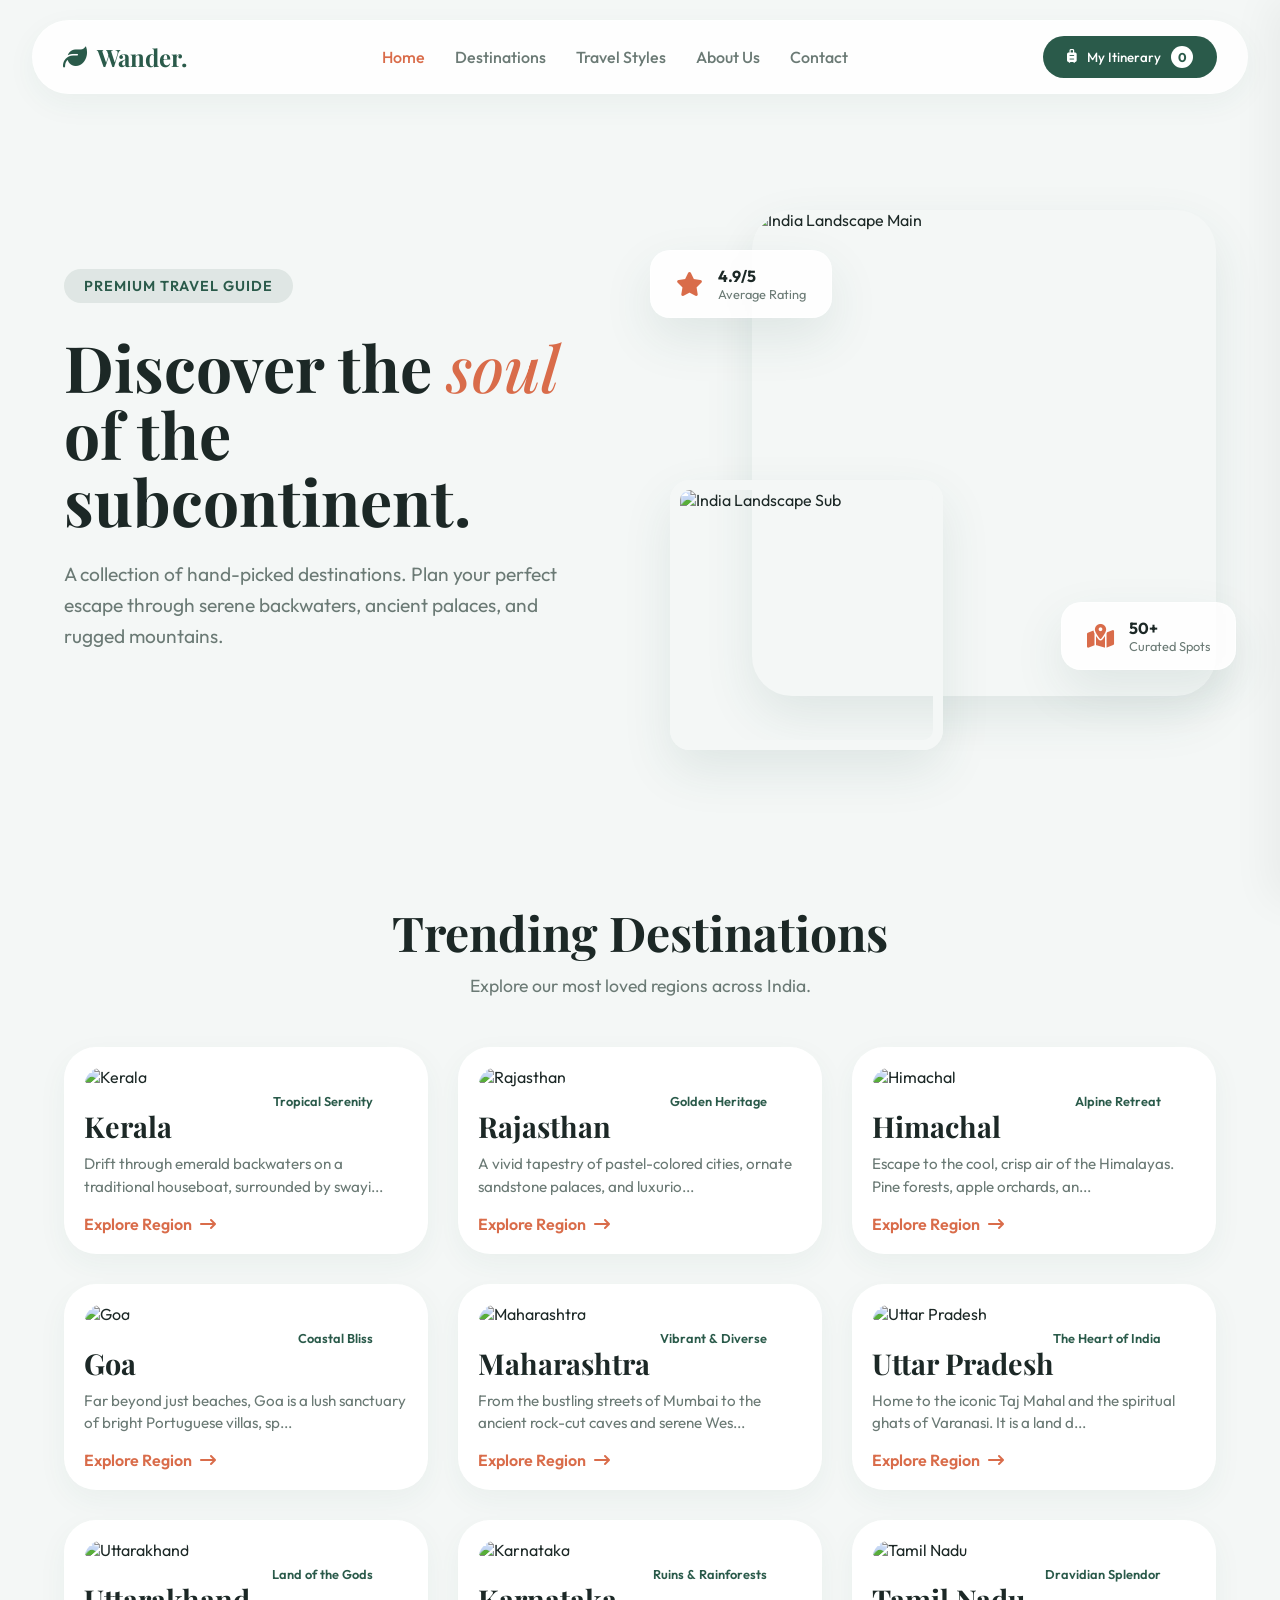
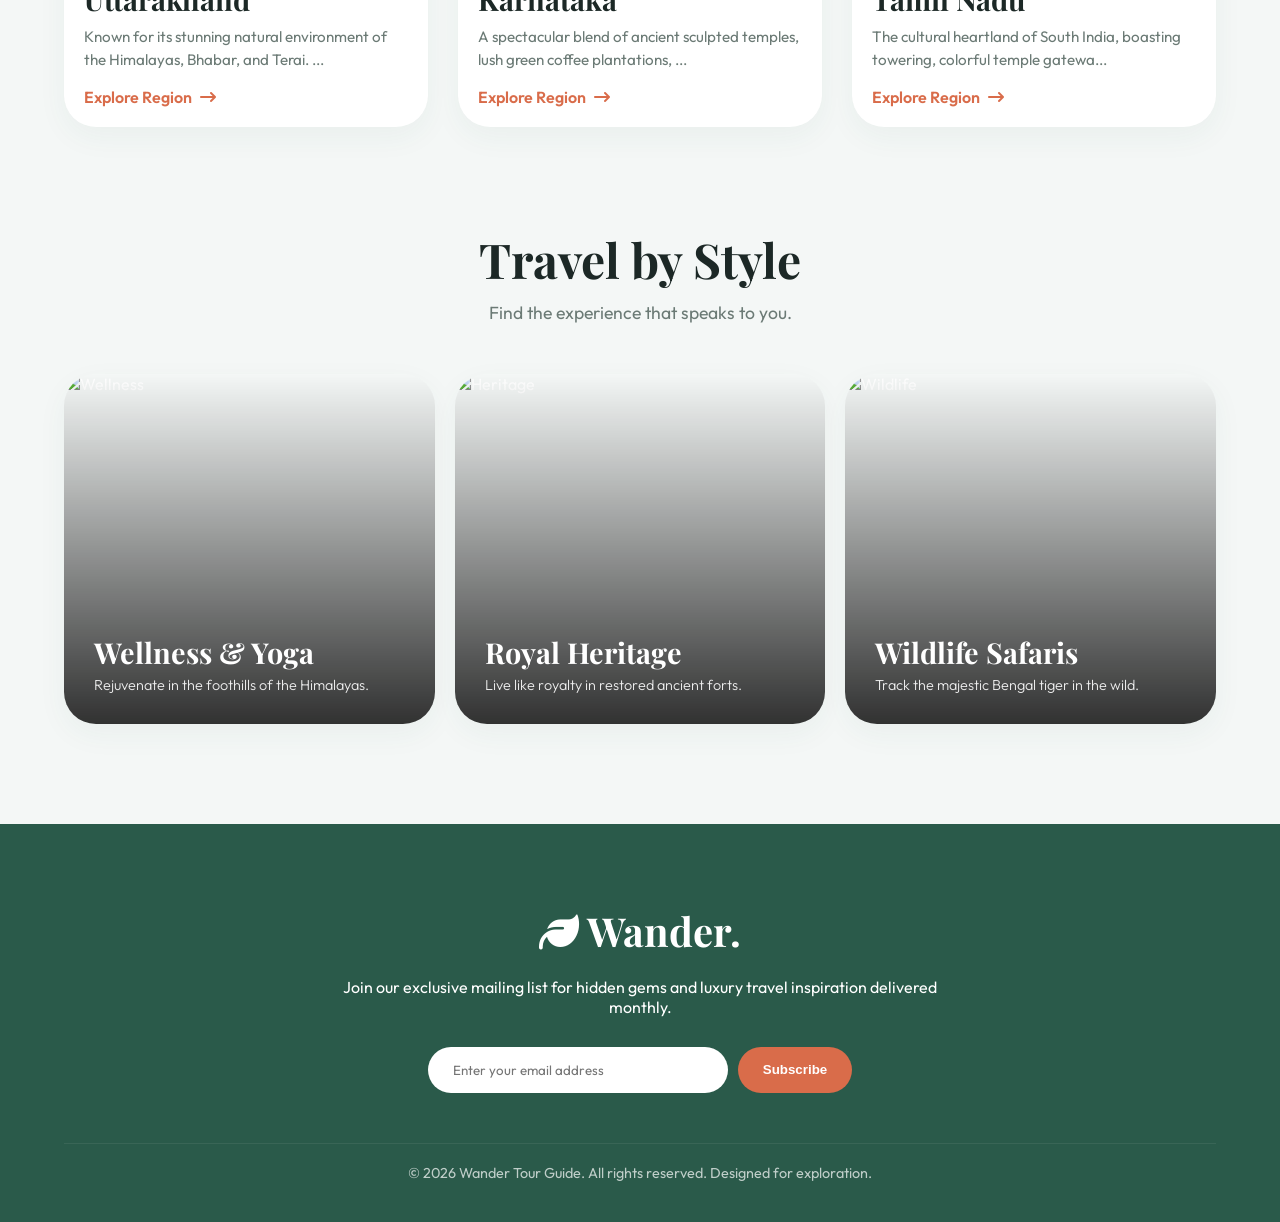
==== commit 7f6b52a4: "ui changes" ====
--- a/src/index.html
+++ b/src/index.html
@@ -141,9 +141,16 @@
 
         /* --- HERO SECTION --- */
         .hero {
-            padding: 160px 5% 80px;
+            padding: 120px 5% 60px;
             max-width: 1400px; margin: 0 auto;
-            text-align: center;
+            display: grid;
+            grid-template-columns: 1fr 1fr;
+            gap: 60px;
+            align-items: center;
+            min-height: 100vh;
+        }
+        .hero-content {
+            text-align: left;
         }
         .hero-pill {
             display: inline-block;
@@ -153,23 +160,44 @@
             border-radius: 30px;
             font-size: 0.9rem;
             font-weight: 600;
-            margin-bottom: 20px;
+            margin-bottom: 30px;
             letter-spacing: 1px;
             text-transform: uppercase;
         }
         .hero h1 {
-            font-size: clamp(3rem, 6vw, 5.5rem);
-            line-height: 1.1;
-            margin-bottom: 20px;
+            font-size: clamp(3.5rem, 5vw, 6rem);
+            line-height: 1.05;
+            margin-bottom: 25px;
             color: var(--text-main);
         }
         .hero h1 i { color: var(--accent); font-style: italic; font-weight: 500; }
         .hero p {
             font-size: 1.2rem;
             color: var(--text-muted);
-            max-width: 600px; margin: 0 auto;
+            max-width: 500px; 
             line-height: 1.6;
-        }
+            margin-bottom: 40px;
+        }
+
+        .hero-visual {
+            position: relative;
+            height: clamp(400px, 60vh, 650px);
+            width: 100%;
+        }
+        .hero-img-main {
+            width: 85%; height: 90%; object-fit: cover; border-radius: 40px; position: absolute; right: 0; top: 0; box-shadow: var(--shadow-lg);
+        }
+        .hero-img-sub {
+            width: 50%; height: 50%; object-fit: cover; border-radius: 20px; position: absolute; left: 0; bottom: 0; border: 10px solid var(--bg-body); box-shadow: var(--shadow-lg); z-index: 2;
+        }
+        .floating-badge {
+            position: absolute; background: var(--glass-bg); backdrop-filter: blur(10px); padding: 15px 25px; border-radius: 20px; display: flex; align-items: center; gap: 15px; box-shadow: var(--shadow-lg); z-index: 3; font-weight: 600; font-family: 'Outfit'; color: var(--text-main); border: 1px solid rgba(255,255,255,0.5);
+        }
+        .badge-top { top: 40px; left: -20px; }
+        .badge-bottom { bottom: 80px; right: -20px; }
+        .floating-badge i { color: var(--accent); font-size: 1.5rem; }
+        .floating-badge .badge-text { display: flex; flex-direction: column; }
+        .floating-badge .badge-text span { font-size: 0.8rem; color: var(--text-muted); font-weight: 400;}
 
         /* --- BENTO GRID GALLERY (States) --- */
         .gallery-section { padding: 0 5% 100px; max-width: 1400px; margin: 0 auto; }
@@ -383,6 +411,12 @@
             .footer-newsletter { flex-direction: column; }
             .footer-newsletter input, .footer-newsletter button { width: 100%; padding: 15px; }
             .state-hero { height: 50vh; }
+            
+            .hero { grid-template-columns: 1fr; text-align: center; padding-top: 130px; gap: 40px; min-height: auto; }
+            .hero-content { text-align: center; }
+            .hero p { margin: 0 auto 30px; }
+            .hero-visual { height: 450px; }
+            .floating-badge { display: none; }
         }
     </style>
 </head>
@@ -394,6 +428,8 @@
         
         <ul class="nav-links">
             <li><a onclick="navigate('home')" class="active">Home</a></li>
+            <li><a onclick="navigateAndScroll('home', 'destinations')">Destinations</a></li>
+            <li><a onclick="navigateAndScroll('home', 'styles')">Travel Styles</a></li>
             <li><a onclick="navigate('about')">About Us</a></li>
             <li><a onclick="navigate('contact')">Contact</a></li>
         </ul>
@@ -407,12 +443,33 @@
     <!-- ================= PAGE: HOME ================= -->
     <div id="home" class="page active">
         <section class="hero">
-            <div class="hero-pill">Curated Experiences</div>
-            <h1>Discover the <i>soul</i><br>of the subcontinent.</h1>
-            <p>A collection of hand-picked destinations. Plan your perfect escape through serene backwaters, ancient palaces, and rugged mountains.</p>
+            <div class="hero-content">
+                <div class="hero-pill">Premium Travel Guide</div>
+                <h1>Discover the <i>soul</i><br>of the subcontinent.</h1>
+                <p>A collection of hand-picked destinations. Plan your perfect escape through serene backwaters, ancient palaces, and rugged mountains.</p>
+            </div>
+            <div class="hero-visual">
+                <img src="https://images.unsplash.com/photo-1524492412937-b28074a5d7da?auto=format&fit=crop&w=1000&q=80" alt="India Landscape Main" class="hero-img-main">
+                <img src="https://images.unsplash.com/photo-1593693397690-362cb9666fc2?auto=format&fit=crop&w=600&q=80" alt="India Landscape Sub" class="hero-img-sub">
+                
+                <div class="floating-badge badge-top">
+                    <i class="fa-solid fa-star"></i>
+                    <div class="badge-text">
+                        <strong>4.9/5</strong>
+                        <span>Average Rating</span>
+                    </div>
+                </div>
+                <div class="floating-badge badge-bottom">
+                    <i class="fa-solid fa-map-location-dot"></i>
+                    <div class="badge-text">
+                        <strong>50+</strong>
+                        <span>Curated Spots</span>
+                    </div>
+                </div>
+            </div>
         </section>
 
-        <section class="gallery-section">
+        <section class="gallery-section" id="destinations">
             <div class="section-header">
                 <h2 class="serif">Trending Destinations</h2>
                 <p>Explore our most loved regions across India.</p>
@@ -422,12 +479,13 @@
             </div>
         </section>
 
-        <section class="travel-styles">
+        <section class="travel-styles" id="styles">
             <div class="section-header">
                 <h2 class="serif">Travel by Style</h2>
                 <p>Find the experience that speaks to you.</p>
             </div>
             <div class="styles-grid">
+                <!-- Added onclick handlers and matching data IDs -->
                 <div class="style-card" onclick="openStyleDetails('wellness')">
                     <img src="https://images.unsplash.com/photo-1544644181-1484b3fdfc62?q=80&w=800&auto=format&fit=crop" class="style-bg" alt="Wellness">
                     <div class="style-content">
@@ -575,6 +633,29 @@
             window.scrollTo({ top: 0, behavior: 'smooth' });
         }
 
+        function navigateAndScroll(pageId, sectionId) {
+            // Navigate to the correct page first
+            document.querySelectorAll('.page').forEach(page => {
+                page.classList.remove('active');
+            });
+            document.getElementById(pageId).classList.add('active');
+            
+            // Highlight the clicked link
+            document.querySelectorAll('.nav-links a').forEach(link => {
+                link.classList.remove('active');
+            });
+            const activeLink = document.querySelector(`.nav-links a[onclick="navigateAndScroll('${pageId}', '${sectionId}')"]`);
+            if(activeLink) activeLink.classList.add('active');
+
+            // Scroll to the specific section smoothly (with a slight delay to ensure rendering)
+            const section = document.getElementById(sectionId);
+            if (section) {
+                setTimeout(() => {
+                    section.scrollIntoView({ behavior: 'smooth' });
+                }, 50);
+            }
+        }
+
 
         // --- 1. Expanded Data Structure (9 States, 6 Attractions per State) ---
         const indiaData = [
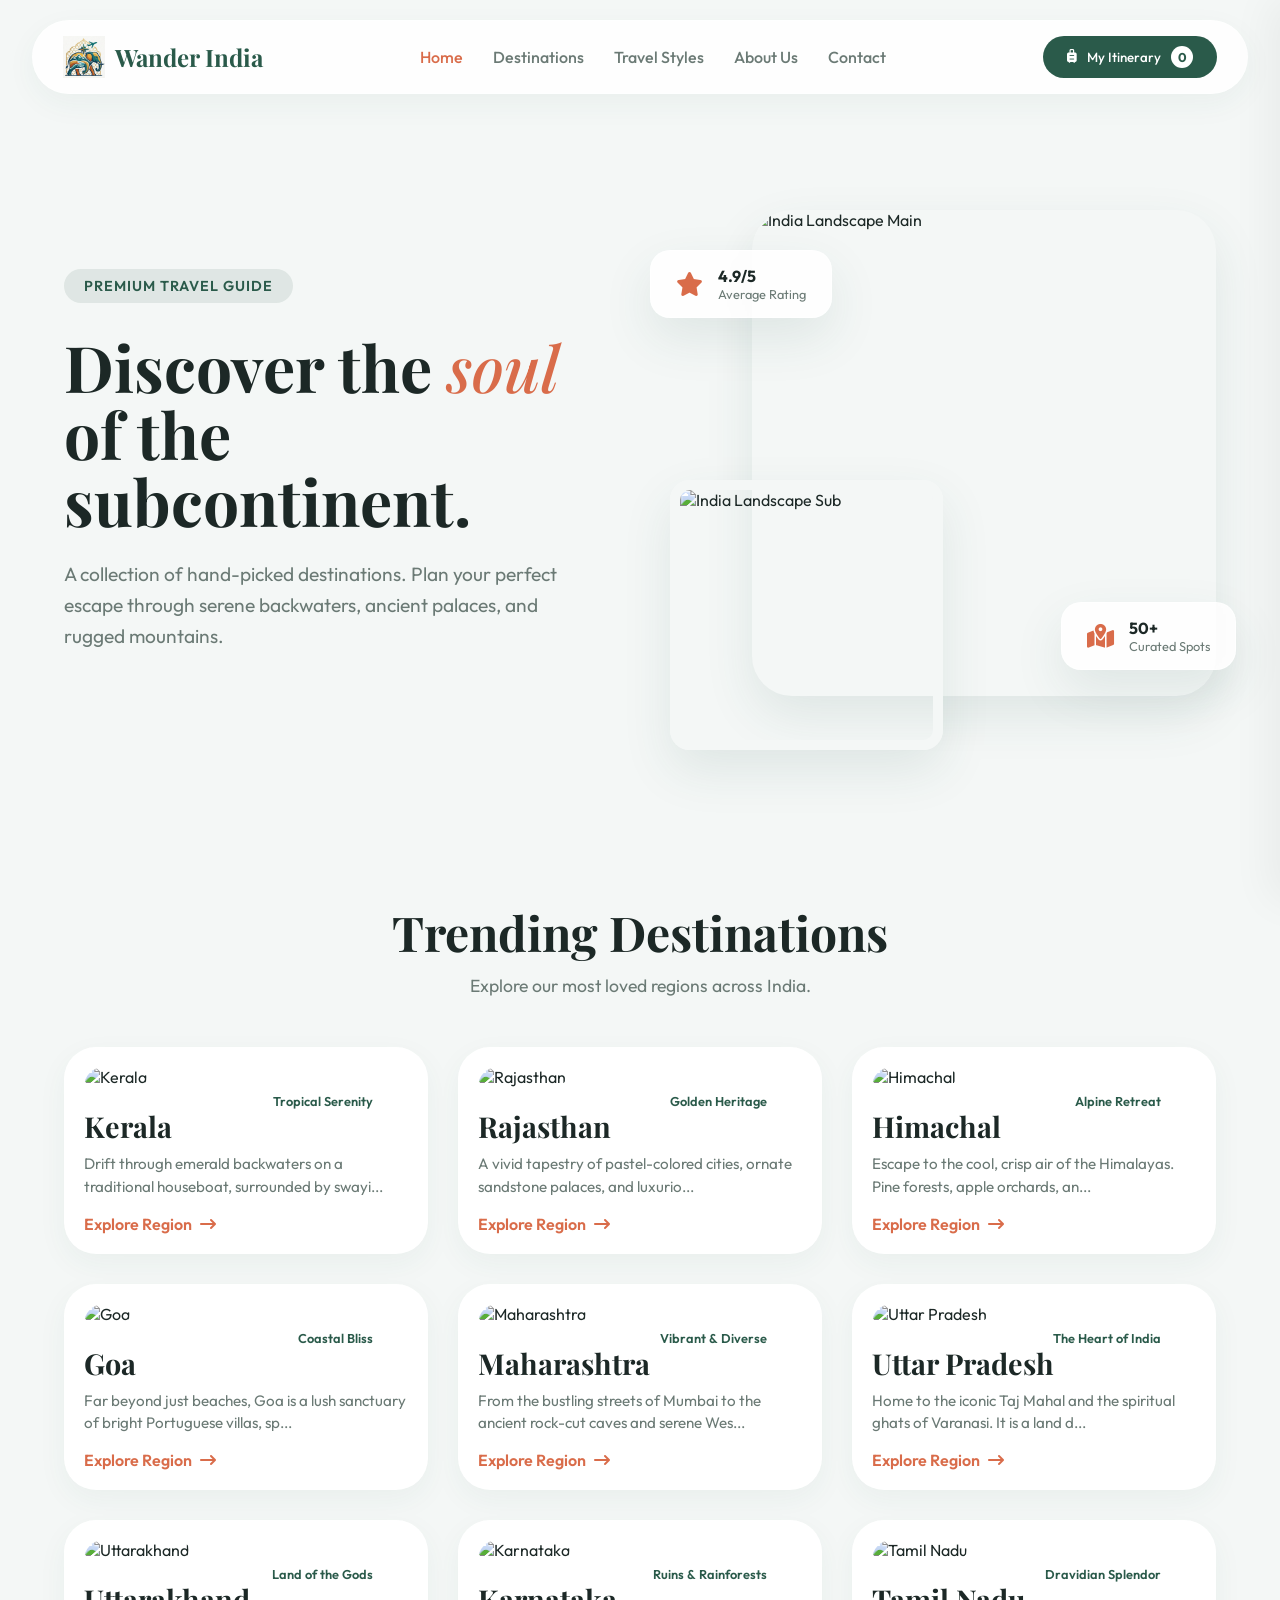
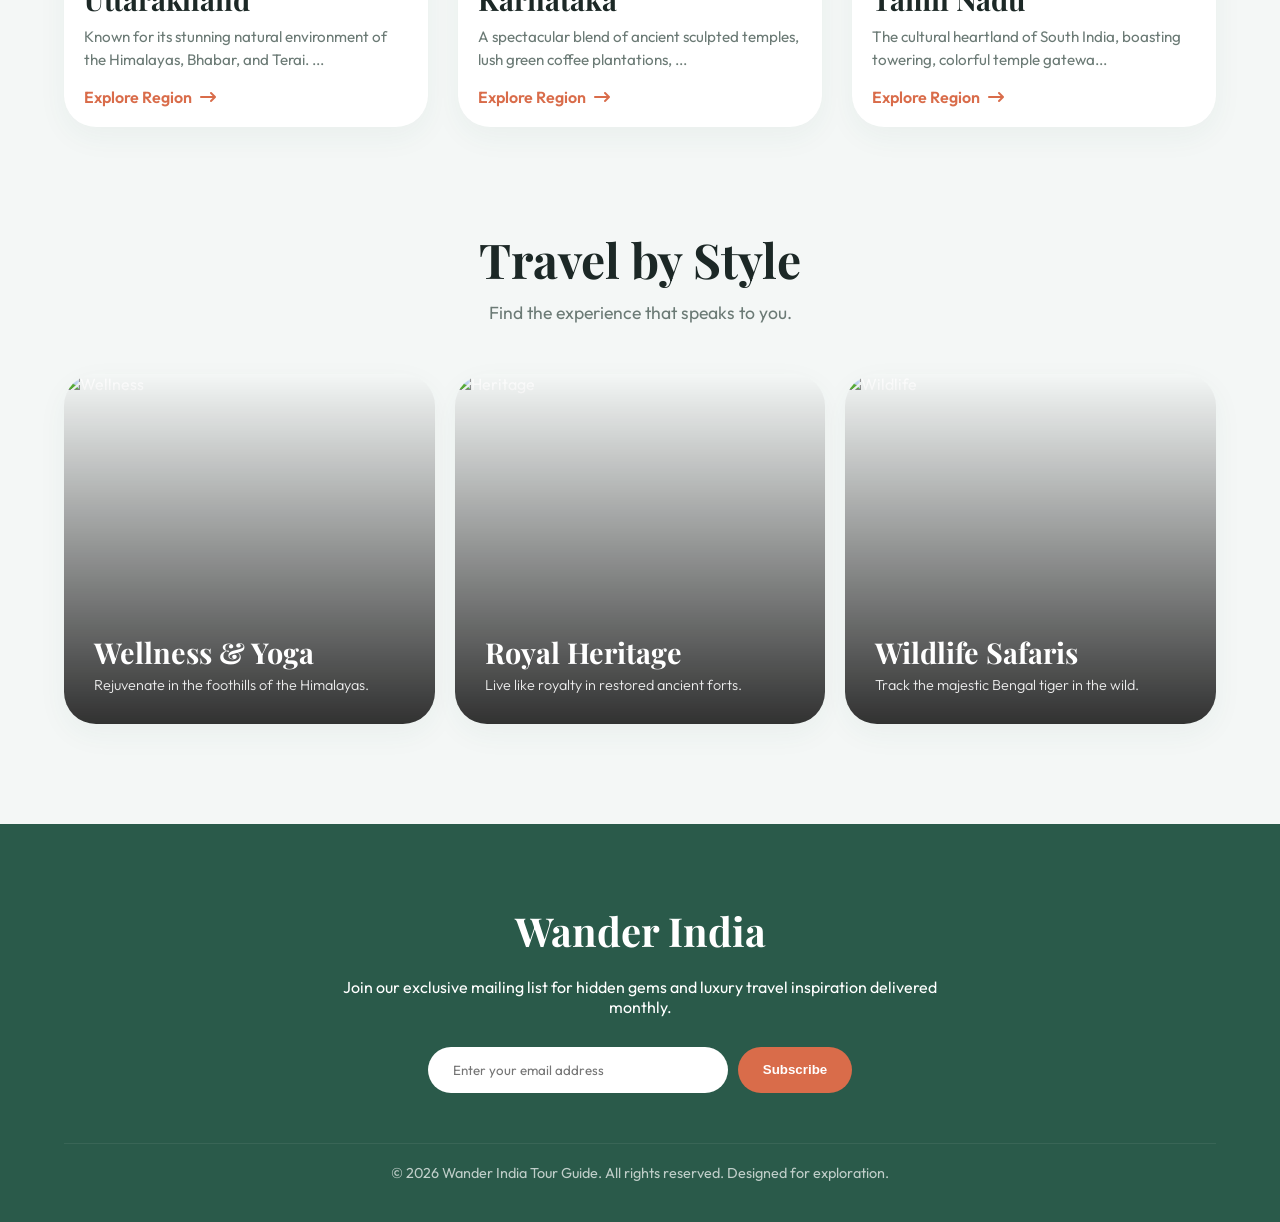
==== commit 80b633ba: "all fixes" ====
--- a/src/index.html
+++ b/src/index.html
@@ -1,431 +1,34 @@
 <!DOCTYPE html>
 <html lang="en">
+
 <head>
     <meta charset="UTF-8">
     <meta name="viewport" content="width=device-width, initial-scale=1.0">
-    <title>Wander | Discover India</title>
-    
-    <!-- Google Fonts: Playfair Display (Elegant Serif) & Outfit (Modern Sans) -->
+    <title>Wander India | Discover India</title>
+    <link rel="icon" type="image/x-icon" href="assets/images/favicon.ico">
+
+
+    <!-- Google Fonts -->
     <link rel="preconnect" href="https://fonts.googleapis.com">
     <link rel="preconnect" href="https://fonts.gstatic.com" crossorigin>
-    <link href="https://fonts.googleapis.com/css2?family=Outfit:wght@300;400;500;600&family=Playfair+Display:ital,wght@0,500;0,700;1,500&display=swap" rel="stylesheet">
-    
+    <link
+        href="https://fonts.googleapis.com/css2?family=Outfit:wght@300;400;500;600&family=Playfair+Display:ital,wght@0,500;0,700;1,500&display=swap"
+        rel="stylesheet">
+
     <!-- FontAwesome -->
     <link rel="stylesheet" href="https://cdnjs.cloudflare.com/ajax/libs/font-awesome/6.4.2/css/all.min.css">
 
-    <style>
-        /* --- AIRY & LUXE VARIABLES --- */
-        :root {
-            --bg-body: #F4F7F6;       
-            --bg-surface: #FFFFFF;    
-            --text-main: #1C2826;     
-            --text-muted: #6B7A75;    
-            --primary: #2A5A4A;       
-            --accent: #D96C4A;        
-            --glass-bg: rgba(255, 255, 255, 0.85);
-            --shadow-sm: 0 10px 30px rgba(42, 90, 74, 0.05);
-            --shadow-lg: 0 20px 50px rgba(42, 90, 74, 0.1);
-            --radius-lg: 32px;
-            --radius-md: 20px;
-        }
-
-        /* --- RESET & TYPOGRAPHY --- */
-        * { margin: 0; padding: 0; box-sizing: border-box; }
-        
-        body {
-            font-family: 'Outfit', sans-serif;
-            background-color: var(--bg-body);
-            color: var(--text-main);
-            overflow-x: hidden;
-            -webkit-font-smoothing: antialiased;
-        }
-
-        h1, h2, h3, .serif {
-            font-family: 'Playfair Display', serif;
-            font-weight: 700;
-        }
-
-        /* --- PAGE ROUTING STYLES --- */
-        .page {
-            display: none;
-            animation: fadeIn 0.6s ease-out forwards;
-        }
-        .page.active {
-            display: block;
-        }
-        @keyframes fadeIn {
-            from { opacity: 0; transform: translateY(15px); }
-            to { opacity: 1; transform: translateY(0); }
-        }
-
-        /* --- FLOATING GLASS NAVBAR --- */
-        nav {
-            position: fixed;
-            top: 20px; left: 50%;
-            transform: translateX(-50%);
-            width: 95%; max-width: 1400px;
-            background: var(--glass-bg);
-            backdrop-filter: blur(16px);
-            -webkit-backdrop-filter: blur(16px);
-            padding: 15px 30px;
-            border-radius: 50px;
-            display: flex;
-            justify-content: space-between;
-            align-items: center;
-            z-index: 100;
-            box-shadow: var(--shadow-sm);
-            border: 1px solid rgba(255,255,255,0.4);
-        }
-        .brand {
-            font-size: 1.5rem;
-            color: var(--primary);
-            text-decoration: none;
-            display: flex; align-items: center; gap: 10px;
-        }
-        .nav-links {
-            display: flex;
-            gap: 30px;
-            list-style: none;
-            align-items: center;
-        }
-        .nav-links li a {
-            text-decoration: none;
-            color: var(--text-muted);
-            font-weight: 500;
-            font-size: 1rem;
-            cursor: pointer;
-            transition: all 0.3s;
-        }
-        .nav-links li a:hover, .nav-links li a.active {
-            color: var(--accent);
-        }
-        .trip-btn {
-            background: var(--primary);
-            color: white;
-            border: none;
-            padding: 10px 24px;
-            border-radius: 30px;
-            font-family: 'Outfit';
-            font-weight: 500;
-            cursor: pointer;
-            display: flex; align-items: center; gap: 10px;
-            transition: all 0.3s ease;
-        }
-        .trip-btn:hover {
-            background: var(--accent);
-            transform: translateY(-2px);
-            box-shadow: 0 8px 20px rgba(217, 108, 74, 0.3);
-        }
-        .badge {
-            background: white; color: var(--primary);
-            font-weight: 700; border-radius: 50%;
-            width: 22px; height: 22px;
-            display: flex; justify-content: center; align-items: center;
-            font-size: 0.8rem;
-        }
-
-        /* --- SHARED SECTION HEADERS --- */
-        .section-header {
-            text-align: center;
-            margin-bottom: 50px;
-        }
-        .section-header h2 {
-            font-size: 3rem;
-            color: var(--text-main);
-            margin-bottom: 10px;
-        }
-        .section-header p {
-            color: var(--text-muted);
-            font-size: 1.1rem;
-        }
-
-        /* --- HERO SECTION --- */
-        .hero {
-            padding: 120px 5% 60px;
-            max-width: 1400px; margin: 0 auto;
-            display: grid;
-            grid-template-columns: 1fr 1fr;
-            gap: 60px;
-            align-items: center;
-            min-height: 100vh;
-        }
-        .hero-content {
-            text-align: left;
-        }
-        .hero-pill {
-            display: inline-block;
-            background: rgba(42, 90, 74, 0.1);
-            color: var(--primary);
-            padding: 8px 20px;
-            border-radius: 30px;
-            font-size: 0.9rem;
-            font-weight: 600;
-            margin-bottom: 30px;
-            letter-spacing: 1px;
-            text-transform: uppercase;
-        }
-        .hero h1 {
-            font-size: clamp(3.5rem, 5vw, 6rem);
-            line-height: 1.05;
-            margin-bottom: 25px;
-            color: var(--text-main);
-        }
-        .hero h1 i { color: var(--accent); font-style: italic; font-weight: 500; }
-        .hero p {
-            font-size: 1.2rem;
-            color: var(--text-muted);
-            max-width: 500px; 
-            line-height: 1.6;
-            margin-bottom: 40px;
-        }
-
-        .hero-visual {
-            position: relative;
-            height: clamp(400px, 60vh, 650px);
-            width: 100%;
-        }
-        .hero-img-main {
-            width: 85%; height: 90%; object-fit: cover; border-radius: 40px; position: absolute; right: 0; top: 0; box-shadow: var(--shadow-lg);
-        }
-        .hero-img-sub {
-            width: 50%; height: 50%; object-fit: cover; border-radius: 20px; position: absolute; left: 0; bottom: 0; border: 10px solid var(--bg-body); box-shadow: var(--shadow-lg); z-index: 2;
-        }
-        .floating-badge {
-            position: absolute; background: var(--glass-bg); backdrop-filter: blur(10px); padding: 15px 25px; border-radius: 20px; display: flex; align-items: center; gap: 15px; box-shadow: var(--shadow-lg); z-index: 3; font-weight: 600; font-family: 'Outfit'; color: var(--text-main); border: 1px solid rgba(255,255,255,0.5);
-        }
-        .badge-top { top: 40px; left: -20px; }
-        .badge-bottom { bottom: 80px; right: -20px; }
-        .floating-badge i { color: var(--accent); font-size: 1.5rem; }
-        .floating-badge .badge-text { display: flex; flex-direction: column; }
-        .floating-badge .badge-text span { font-size: 0.8rem; color: var(--text-muted); font-weight: 400;}
-
-        /* --- BENTO GRID GALLERY (States) --- */
-        .gallery-section { padding: 0 5% 100px; max-width: 1400px; margin: 0 auto; }
-        .gallery-container {
-            display: grid;
-            grid-template-columns: repeat(auto-fit, minmax(320px, 1fr));
-            gap: 30px;
-        }
-        .destination-card {
-            background: var(--bg-surface);
-            border-radius: var(--radius-lg);
-            padding: 20px;
-            box-shadow: var(--shadow-sm);
-            transition: all 0.4s ease;
-            cursor: pointer;
-            position: relative;
-        }
-        .destination-card:hover {
-            transform: translateY(-8px);
-            box-shadow: var(--shadow-lg);
-        }
-        .card-image {
-            width: 100%; height: 280px;
-            border-radius: var(--radius-md);
-            object-fit: cover;
-            margin-bottom: 20px;
-            transition: transform 0.5s ease;
-        }
-        .img-wrapper {
-            overflow: hidden; border-radius: var(--radius-md);
-        }
-        .destination-card:hover .card-image { transform: scale(1.05); }
-        .card-tag {
-            position: absolute; top: 40px; right: 40px;
-            background: var(--glass-bg); backdrop-filter: blur(10px);
-            padding: 6px 15px; border-radius: 20px;
-            font-size: 0.8rem; font-weight: 600; color: var(--primary);
-        }
-        .card-content h3 { font-size: 1.8rem; margin-bottom: 8px; }
-        .card-content p { color: var(--text-muted); font-size: 0.95rem; line-height: 1.5; margin-bottom: 15px; }
-        .explore-link {
-            color: var(--accent); font-weight: 600; text-decoration: none;
-            display: flex; align-items: center; gap: 8px; font-size: 1rem;
-        }
-        .explore-link i { transition: transform 0.3s; }
-        .destination-card:hover .explore-link i { transform: translateX(5px); }
-
-        /* --- TRAVEL STYLES SECTION --- */
-        .travel-styles {
-            padding: 0 5% 100px; max-width: 1400px; margin: 0 auto;
-        }
-        .styles-grid {
-            display: grid;
-            grid-template-columns: repeat(auto-fit, minmax(250px, 1fr));
-            gap: 20px;
-        }
-        .style-card {
-            height: 350px;
-            border-radius: var(--radius-lg);
-            position: relative;
-            overflow: hidden;
-            display: flex;
-            align-items: flex-end;
-            padding: 30px;
-            color: white;
-            box-shadow: var(--shadow-sm);
-            cursor: pointer;
-        }
-        .style-card::before {
-            content: ''; position: absolute; top: 0; left: 0; width: 100%; height: 100%;
-            background: linear-gradient(to top, rgba(0,0,0,0.8), transparent);
-            z-index: 1;
-        }
-        .style-bg {
-            position: absolute; top: 0; left: 0; width: 100%; height: 100%;
-            object-fit: cover; z-index: 0; transition: transform 0.6s ease;
-        }
-        .style-card:hover .style-bg { transform: scale(1.1); }
-        .style-content { position: relative; z-index: 2; }
-        .style-content h3 { font-size: 1.8rem; margin-bottom: 5px; }
-        .style-content p { font-size: 0.9rem; opacity: 0.9; font-family: 'Outfit'; font-weight: 300;}
-
-        /* --- STATE DETAILS PAGE --- */
-        .state-hero {
-            position: relative;
-            height: 70vh;
-            display: flex;
-            align-items: flex-end;
-            padding: 5% 10%;
-            color: white;
-        }
-        .state-hero-img {
-            position: absolute; top: 0; left: 0; width: 100%; height: 100%; object-fit: cover; z-index: -2;
-        }
-        .state-hero::after {
-            content: ''; position: absolute; top: 0; left: 0; width: 100%; height: 100%;
-            background: linear-gradient(to top, rgba(0,0,0,0.8) 0%, rgba(0,0,0,0.2) 50%, rgba(0,0,0,0) 100%); z-index: -1;
-        }
-        .back-nav {
-            position: absolute; top: 120px; left: 5%;
-            background: var(--glass-bg); backdrop-filter: blur(10px); color: var(--primary);
-            border: none; padding: 10px 20px; border-radius: 30px; font-weight: 600; cursor: pointer;
-            display: flex; align-items: center; gap: 8px; transition: all 0.3s; z-index: 10;
-        }
-        .back-nav:hover { background: white; transform: translateX(-5px); }
-        
-        .state-hero-content { position: relative; z-index: 2; max-width: 800px;}
-        .state-hero-content h1 { font-size: clamp(3.5rem, 6vw, 5rem); margin-bottom: 15px; }
-        .state-hero-content p { font-size: 1.2rem; line-height: 1.6; opacity: 0.9; }
-
-        .attractions-section { padding: 80px 5% 100px; max-width: 1400px; margin: 0 auto; }
-        .attractions-section h2 { font-size: 2.5rem; color: var(--primary); margin-bottom: 40px; border-bottom: 2px solid #E8ECEB; padding-bottom: 15px; display: inline-block;}
-        
-        .places-grid {
-            display: grid;
-            grid-template-columns: repeat(auto-fit, minmax(350px, 1fr));
-            gap: 40px;
-        }
-        .place-card {
-            background: var(--bg-surface);
-            border-radius: var(--radius-lg);
-            overflow: hidden;
-            box-shadow: var(--shadow-sm);
-            transition: transform 0.3s;
-        }
-        .place-card:hover { transform: translateY(-5px); box-shadow: var(--shadow-lg); }
-        .place-card img { width: 100%; height: 260px; object-fit: cover; }
-        .place-content { padding: 30px; display: flex; flex-direction: column; height: calc(100% - 260px); }
-        .place-content span { color: var(--accent); font-weight: 600; font-size: 0.9rem; margin-bottom: 8px; display: block; text-transform: uppercase; letter-spacing: 1px;}
-        .place-content h3 { font-size: 1.6rem; color: var(--text-main); margin-bottom: 15px; }
-        .place-content p { color: var(--text-muted); line-height: 1.6; margin-bottom: 25px; flex-grow: 1; }
-        
-        .add-btn { background: #E8ECEB; color: var(--primary); border: none; padding: 12px 20px; border-radius: 12px; font-weight: 600; font-family: 'Outfit'; cursor: pointer; transition: all 0.3s; width: 100%; display: flex; justify-content: center; gap: 8px; align-items: center;}
-        .add-btn:hover { background: var(--primary); color: white; }
-        .add-btn.added { background: var(--accent); color: white; }
-
-        /* --- ABOUT & CONTACT PAGES --- */
-        .internal-hero {
-            padding: 180px 5% 80px; text-align: center; max-width: 800px; margin: 0 auto;
-        }
-        .internal-hero h1 { font-size: 4rem; color: var(--primary); margin-bottom: 20px; }
-        .internal-content {
-            max-width: 1000px; margin: 0 auto 100px; padding: 0 5%;
-            font-size: 1.2rem; color: var(--text-muted); line-height: 1.8; text-align: center;
-        }
-        .contact-form {
-            max-width: 600px; margin: 0 auto 100px; padding: 40px;
-            background: var(--bg-surface); border-radius: var(--radius-lg); box-shadow: var(--shadow-sm);
-        }
-        .form-group { margin-bottom: 20px; text-align: left; }
-        .form-group label { display: block; margin-bottom: 8px; font-weight: 500; color: var(--primary); }
-        .form-group input, .form-group textarea {
-            width: 100%; padding: 15px; border-radius: 12px;
-            border: 1px solid #E8ECEB; background: var(--bg-body);
-            font-family: 'Outfit'; font-size: 1rem; outline: none;
-        }
-        .form-group textarea { height: 150px; resize: none; }
-        .submit-btn {
-            width: 100%; background: var(--accent); color: white; border: none;
-            padding: 15px; border-radius: 30px; font-weight: 600; font-size: 1.1rem;
-            cursor: pointer; transition: background 0.3s;
-        }
-        .submit-btn:hover { background: #c25c3d; }
-
-        /* --- FOOTER --- */
-        footer {
-            background: var(--primary); color: white;
-            padding: 80px 5% 40px; text-align: center;
-        }
-        .footer-content { max-width: 600px; margin: 0 auto; }
-        .footer-brand { font-size: 2.5rem; color: white; margin-bottom: 20px; display: block;}
-        .footer-newsletter { display: flex; gap: 10px; justify-content: center; margin: 30px 0; }
-        .footer-newsletter input {
-            padding: 15px 25px; border-radius: 30px; border: none; outline: none;
-            width: 300px; font-family: 'Outfit';
-        }
-        .footer-newsletter button {
-            background: var(--accent); color: white; border: none; padding: 0 25px;
-            border-radius: 30px; font-weight: 600; cursor: pointer;
-        }
-        .footer-bottom { margin-top: 50px; border-top: 1px solid rgba(255,255,255,0.1); padding-top: 20px; font-size: 0.9rem; opacity: 0.7;}
-
-        /* --- SIDE ITINERARY DRAWER --- */
-        .drawer {
-            position: fixed; top: 0; right: 0; width: 400px; height: 100vh;
-            background: var(--bg-surface); box-shadow: -10px 0 40px rgba(0,0,0,0.05);
-            z-index: 300; padding: 40px 30px; transform: translateX(100%);
-            transition: transform 0.4s cubic-bezier(0.2, 0.8, 0.2, 1); display: flex; flex-direction: column;
-        }
-        .drawer.active { transform: translateX(0); }
-        .drawer-header { display: flex; justify-content: space-between; align-items: center; margin-bottom: 30px; padding-bottom: 20px; border-bottom: 1px solid #E8ECEB; }
-        .drawer-header h3 { font-size: 1.8rem; color: var(--primary);}
-        .drawer-items { flex: 1; overflow-y: auto; }
-        .trip-item { background: var(--bg-body); padding: 15px 20px; border-radius: 15px; margin-bottom: 15px; display: flex; justify-content: space-between; align-items: center; border: 1px solid #E8ECEB; }
-        .trip-item span { font-weight: 500; }
-        .remove-btn { background: rgba(217, 108, 74, 0.1); color: var(--accent); border: none; width: 32px; height: 32px; border-radius: 50%; cursor: pointer; transition: all 0.3s; }
-        .remove-btn:hover { background: var(--accent); color: white; }
-        .empty-state { text-align: center; color: var(--text-muted); margin-top: 50px; }
-        .empty-state i { font-size: 3rem; color: #D0D8D5; margin-bottom: 15px; }
-
-        .icon-btn {
-            background: #E8ECEB; border: none; width: 40px; height: 40px; border-radius: 50%;
-            cursor: pointer; color: var(--text-main); display: flex; justify-content: center; align-items: center;
-            transition: background 0.3s;
-        }
-        .icon-btn:hover { background: #D0D8D5; }
-
-        @media (max-width: 900px) {
-            .nav-links { display: none; }
-            .drawer { width: 100%; }
-            .footer-newsletter { flex-direction: column; }
-            .footer-newsletter input, .footer-newsletter button { width: 100%; padding: 15px; }
-            .state-hero { height: 50vh; }
-            
-            .hero { grid-template-columns: 1fr; text-align: center; padding-top: 130px; gap: 40px; min-height: auto; }
-            .hero-content { text-align: center; }
-            .hero p { margin: 0 auto 30px; }
-            .hero-visual { height: 450px; }
-            .floating-badge { display: none; }
-        }
-    </style>
+    <!-- External CSS -->
+    <link rel="stylesheet" href="assets/css/style.css">
 </head>
+
 <body>
 
     <!-- Floating Navbar -->
     <nav>
-        <a href="#" class="brand serif" onclick="navigate('home')"><i class="fa-solid fa-leaf"></i> Wander.</a>
-        
+        <a href="#" class="brand serif" onclick="navigate('home')"><img src="assets/images/android-chrome-512x512.png"
+                width="42px" alt="Wander India Logo"></i> Wander India</a>
+
         <ul class="nav-links">
             <li><a onclick="navigate('home')" class="active">Home</a></li>
             <li><a onclick="navigateAndScroll('home', 'destinations')">Destinations</a></li>
@@ -446,12 +49,15 @@
             <div class="hero-content">
                 <div class="hero-pill">Premium Travel Guide</div>
                 <h1>Discover the <i>soul</i><br>of the subcontinent.</h1>
-                <p>A collection of hand-picked destinations. Plan your perfect escape through serene backwaters, ancient palaces, and rugged mountains.</p>
+                <p>A collection of hand-picked destinations. Plan your perfect escape through serene backwaters, ancient
+                    palaces, and rugged mountains.</p>
             </div>
             <div class="hero-visual">
-                <img src="https://images.unsplash.com/photo-1524492412937-b28074a5d7da?auto=format&fit=crop&w=1000&q=80" alt="India Landscape Main" class="hero-img-main">
-                <img src="https://images.unsplash.com/photo-1593693397690-362cb9666fc2?auto=format&fit=crop&w=600&q=80" alt="India Landscape Sub" class="hero-img-sub">
-                
+                <img src="https://images.unsplash.com/photo-1524492412937-b28074a5d7da?auto=format&fit=crop&w=1000&q=80"
+                    alt="India Landscape Main" class="hero-img-main">
+                <img src="https://images.unsplash.com/photo-1593693397690-362cb9666fc2?auto=format&fit=crop&w=600&q=80"
+                    alt="India Landscape Sub" class="hero-img-sub">
+
                 <div class="floating-badge badge-top">
                     <i class="fa-solid fa-star"></i>
                     <div class="badge-text">
@@ -485,23 +91,25 @@
                 <p>Find the experience that speaks to you.</p>
             </div>
             <div class="styles-grid">
-                <!-- Added onclick handlers and matching data IDs -->
                 <div class="style-card" onclick="openStyleDetails('wellness')">
-                    <img src="https://images.unsplash.com/photo-1544644181-1484b3fdfc62?q=80&w=800&auto=format&fit=crop" class="style-bg" alt="Wellness">
+                    <img src="https://images.unsplash.com/photo-1544644181-1484b3fdfc62?q=80&w=800&auto=format&fit=crop"
+                        class="style-bg" alt="Wellness">
                     <div class="style-content">
                         <h3 class="serif">Wellness & Yoga</h3>
                         <p>Rejuvenate in the foothills of the Himalayas.</p>
                     </div>
                 </div>
                 <div class="style-card" onclick="openStyleDetails('heritage')">
-                    <img src="https://images.unsplash.com/photo-1534160490001-c88c7f9984eb?q=80&w=800&auto=format&fit=crop" class="style-bg" alt="Heritage">
+                    <img src="https://images.unsplash.com/photo-1728578610524-e88049ae886d?q=80&w=800&auto=format&fit=crop"
+                        class="style-bg" alt="Heritage">
                     <div class="style-content">
                         <h3 class="serif">Royal Heritage</h3>
                         <p>Live like royalty in restored ancient forts.</p>
                     </div>
                 </div>
                 <div class="style-card" onclick="openStyleDetails('wildlife')">
-                    <img src="https://images.unsplash.com/photo-1518182170546-0766de6b6aad?q=80&w=800&auto=format&fit=crop" class="style-bg" alt="Wildlife">
+                    <img src="https://images.unsplash.com/photo-1585889574476-af7bcb00d9c3?q=80&w=800&auto=format&fit=crop"
+                        class="style-bg" alt="Wildlife">
                     <div class="style-content">
                         <h3 class="serif">Wildlife Safaris</h3>
                         <p>Track the majestic Bengal tiger in the wild.</p>
@@ -514,10 +122,13 @@
     <!-- ================= PAGE: STYLE DETAILS DYNAMIC ================= -->
     <div id="style-details" class="page">
         <div class="state-hero">
-            <button class="back-nav" onclick="navigate('home')"><i class="fa-solid fa-arrow-left"></i> Back to Home</button>
+            <button class="back-nav" onclick="navigate('home')"><i class="fa-solid fa-arrow-left"></i> Back to
+                Home</button>
             <img src="" id="style-hero-img" class="state-hero-img" alt="Style Hero Image">
             <div class="state-hero-content">
-                <div class="hero-pill" style="color: white; border: 1px solid rgba(255,255,255,0.4); background: rgba(255,255,255,0.1);">Travel Style</div>
+                <div class="hero-pill"
+                    style="color: white; border: 1px solid rgba(255,255,255,0.4); background: rgba(255,255,255,0.1);">
+                    Travel Style</div>
                 <h1 class="serif" id="style-title">Style Name</h1>
                 <p id="style-desc">Style description goes here.</p>
             </div>
@@ -531,10 +142,13 @@
     <!-- ================= PAGE: STATE DETAILS DYNAMIC ================= -->
     <div id="state-details" class="page">
         <div class="state-hero">
-            <button class="back-nav" onclick="navigate('home')"><i class="fa-solid fa-arrow-left"></i> Back to Map</button>
+            <button class="back-nav" onclick="navigate('home')"><i class="fa-solid fa-arrow-left"></i> Back to
+                Map</button>
             <img src="" id="sd-hero-img" class="state-hero-img" alt="State Hero Image">
             <div class="state-hero-content">
-                <div class="hero-pill" id="sd-tag" style="color: white; border: 1px solid rgba(255,255,255,0.4); background: rgba(255,255,255,0.1);">Tag</div>
+                <div class="hero-pill" id="sd-tag"
+                    style="color: white; border: 1px solid rgba(255,255,255,0.4); background: rgba(255,255,255,0.1);">
+                    Tag</div>
                 <h1 class="serif" id="sd-title">State Name</h1>
                 <p id="sd-desc">State description goes here.</p>
             </div>
@@ -555,8 +169,12 @@
             <h1 class="serif">Redefining Travel</h1>
         </section>
         <section class="internal-content">
-            <p style="margin-bottom: 20px;">At Wander, we believe that travel should be more than just checking boxes off a tourist list. It should be deeply personal, incredibly beautiful, and completely effortless.</p>
-            <p>Founded by passionate explorers, our platform was designed to strip away the overwhelming noise of travel planning. We hand-select only the finest stays, the most authentic cultural experiences, and the most breathtaking vistas India has to offer. Whether you are looking for the quiet solitude of a Kerala backwater or the vibrant history of a Rajasthani palace, we curate the magic so you can simply enjoy the journey.</p>
+            <p style="margin-bottom: 20px;">At Wander India, we believe that travel should be more than just checking
+                boxes off a tourist list. It should be deeply personal, incredibly beautiful, and completely effortless.
+            </p>
+            <p>Founded by passionate explorers, our platform was designed to strip away the overwhelming noise of travel
+                planning. We hand-select only the finest stays, the most authentic cultural experiences, and the most
+                breathtaking vistas India has to offer.</p>
         </section>
     </div>
 
@@ -590,7 +208,7 @@
 
     <footer>
         <div class="footer-content">
-            <span class="footer-brand serif"><i class="fa-solid fa-leaf"></i> Wander.</span>
+            <span class="footer-brand serif">Wander India</span>
             <p>Join our exclusive mailing list for hidden gems and luxury travel inspiration delivered monthly.</p>
             <div class="footer-newsletter">
                 <input type="email" placeholder="Enter your email address">
@@ -598,7 +216,7 @@
             </div>
         </div>
         <div class="footer-bottom">
-            &copy; 2026 Wander Tour Guide. All rights reserved. Designed for exploration.
+            &copy; 2026 Wander India Tour Guide. All rights reserved. Designed for exploration.
         </div>
     </footer>
 
@@ -616,634 +234,9 @@
         </div>
     </div>
 
-    <script>
-        // --- PAGE ROUTING LOGIC ---
-        function navigate(pageId) {
-            document.querySelectorAll('.page').forEach(page => {
-                page.classList.remove('active');
-            });
-            document.getElementById(pageId).classList.add('active');
-            
-            document.querySelectorAll('.nav-links a').forEach(link => {
-                link.classList.remove('active');
-            });
-            const activeLink = document.querySelector(`.nav-links a[onclick="navigate('${pageId}')"]`);
-            if(activeLink) activeLink.classList.add('active');
-
-            window.scrollTo({ top: 0, behavior: 'smooth' });
-        }
-
-        function navigateAndScroll(pageId, sectionId) {
-            // Navigate to the correct page first
-            document.querySelectorAll('.page').forEach(page => {
-                page.classList.remove('active');
-            });
-            document.getElementById(pageId).classList.add('active');
-            
-            // Highlight the clicked link
-            document.querySelectorAll('.nav-links a').forEach(link => {
-                link.classList.remove('active');
-            });
-            const activeLink = document.querySelector(`.nav-links a[onclick="navigateAndScroll('${pageId}', '${sectionId}')"]`);
-            if(activeLink) activeLink.classList.add('active');
-
-            // Scroll to the specific section smoothly (with a slight delay to ensure rendering)
-            const section = document.getElementById(sectionId);
-            if (section) {
-                setTimeout(() => {
-                    section.scrollIntoView({ behavior: 'smooth' });
-                }, 50);
-            }
-        }
-
-
-        // --- 1. Expanded Data Structure (9 States, 6 Attractions per State) ---
-        const indiaData = [
-            {
-                id: 'ker',
-                name: 'Kerala',
-                tag: 'Tropical Serenity',
-                styles: ['wellness', 'wildlife', 'heritage'],
-                image: 'https://images.unsplash.com/photo-1602216056096-3b503fad11c2?auto=format&fit=crop&w=1400&q=80',
-                description: 'Drift through emerald backwaters on a traditional houseboat, surrounded by swaying palms. Kerala offers a slow-paced, deeply rejuvenating connection with nature away from the bustling cities.',
-                attractions: [
-                    { 
-                        name: 'Alleppey Backwaters', type: 'Leisure & Boating', 
-                        image: 'https://images.unsplash.com/photo-1593693397690-362cb9666fc2?auto=format&fit=crop&w=600&q=80',
-                        desc: 'Rent a traditional Kettuvallam houseboat and cruise through the vast network of serene canals, witnessing village life along the banks.'
-                    },
-                    { 
-                        name: 'Munnar Tea Plantations', type: 'Nature Trails', 
-                        image: 'https://images.unsplash.com/photo-1593693411515-c20261bbdd66?auto=format&fit=crop&w=600&q=80',
-                        desc: 'Escape to the cool highlands. Trek through endless rolling hills blanketed in vibrant green tea bushes and breathe in the fresh mountain air.'
-                    },
-                    { 
-                        name: 'Varkala Cliff Beach', type: 'Coastal Relaxing', 
-                        image: 'https://images.unsplash.com/photo-1555505019-8c3f1c4aba5f?auto=format&fit=crop&w=600&q=80',
-                        desc: 'Famous for its dramatic red laterite cliffs plunging into the Arabian Sea. Enjoy bohemian cafes and stunning sunsets.'
-                    },
-                    { 
-                        name: 'Wayanad Wildlife Sanctuary', type: 'Wildlife', 
-                        image: 'https://images.unsplash.com/photo-1629235070263-fb713ee0c388?auto=format&fit=crop&w=600&q=80',
-                        desc: 'Explore lush green forests packed with elephants, leopards, and diverse bird species. A true haven for nature and wildlife lovers.'
-                    },
-                    { 
-                        name: 'Fort Kochi Heritage', type: 'Heritage', 
-                        image: 'https://images.unsplash.com/photo-1590050752117-238cb0fb12b1?auto=format&fit=crop&w=600&q=80',
-                        desc: 'Wander through quaint streets featuring ancient Portuguese architecture, Jewish synagogues, and iconic Chinese fishing nets.'
-                    },
-                    { 
-                        name: 'Thekkady National Park', type: 'Wildlife', 
-                        image: 'https://images.unsplash.com/photo-1585467316688-25114fdb2323?auto=format&fit=crop&w=600&q=80',
-                        desc: 'Experience a unique boat safari on Periyar Lake where you can spot wild herds of elephants bathing on the jungle shores.'
-                    }
-                ]
-            },
-            {
-                id: 'raj',
-                name: 'Rajasthan',
-                tag: 'Golden Heritage',
-                styles: ['heritage', 'wildlife', 'wellness'],
-                image: 'https://images.unsplash.com/photo-1477587458883-47145ed94245?auto=format&fit=crop&w=1400&q=80',
-                description: 'A vivid tapestry of pastel-colored cities, ornate sandstone palaces, and luxurious desert camps. Experience hospitality fit for royalty in the Land of Kings.',
-                attractions: [
-                    { 
-                        name: 'Udaipur City Palace', type: 'Architecture', 
-                        image: 'https://images.unsplash.com/photo-1615836245337-f589c36ec3b9?auto=format&fit=crop&w=600&q=80',
-                        desc: 'A magnificent complex of palaces built over nearly 400 years, offering sweeping views of Lake Pichola and its floating marble palaces.'
-                    },
-                    { 
-                        name: 'Jaisalmer Desert Camp', type: 'Adventure', 
-                        image: 'https://images.unsplash.com/photo-1534645851457-b08e2f0732dc?auto=format&fit=crop&w=600&q=80',
-                        desc: 'Spend a night under the stars in the vast Thar Desert. Enjoy camel safaris, folk music, and the eerie silence of the dunes.'
-                    },
-                    { 
-                        name: 'Jaipur Stepwells', type: 'Heritage', 
-                        image: 'https://images.unsplash.com/photo-1599661046289-e31897846e41?auto=format&fit=crop&w=600&q=80',
-                        desc: 'Marvel at the symmetrical, mesmerizing geometry of ancient stepwells like Panna Meena ka Kund, an architectural wonder of ancient water conservation.'
-                    },
-                    { 
-                        name: 'Mehrangarh Fort', type: 'Heritage', 
-                        image: 'https://images.unsplash.com/photo-1584988448882-962657e0349b?auto=format&fit=crop&w=600&q=80',
-                        desc: 'One of the largest forts in India, rising perpendicularly and impregnable from a rocky hill overlooking the "Blue City" of Jodhpur.'
-                    },
-                    { 
-                        name: 'Ranthambore Safari', type: 'Wildlife', 
-                        image: 'https://images.unsplash.com/photo-1551802958-f716ebf01037?auto=format&fit=crop&w=600&q=80',
-                        desc: 'Embark on a thrilling jeep safari through ancient ruins and dry deciduous forests to catch a glimpse of the majestic Bengal Tiger.'
-                    },
-                    { 
-                        name: 'Pushkar Holy Lake', type: 'Wellness', 
-                        image: 'https://images.unsplash.com/photo-1563200056-1463ebbf3db5?auto=format&fit=crop&w=600&q=80',
-                        desc: 'Find peace by the sacred waters of Pushkar Lake, surrounded by hundreds of temples and echoing with evening prayers.'
-                    }
-                ]
-            },
-            {
-                id: 'hp',
-                name: 'Himachal',
-                tag: 'Alpine Retreat',
-                styles: ['wellness', 'heritage'],
-                image: 'https://images.unsplash.com/photo-1626621341517-bbf3d9990a23?auto=format&fit=crop&w=1400&q=80',
-                description: 'Escape to the cool, crisp air of the Himalayas. Pine forests, apple orchards, and snow-capped peaks provide a breathtaking backdrop for both adventure and profound peace.',
-                attractions: [
-                    { 
-                        name: 'Spiti Valley Drive', type: 'Scenic Route', 
-                        image: 'https://images.unsplash.com/photo-1605649487212-4dcb18c0cb52?auto=format&fit=crop&w=600&q=80',
-                        desc: 'A rugged, high-altitude desert road trip offering lunar landscapes, ancient monasteries clinging to cliffs, and starry night skies.'
-                    },
-                    { 
-                        name: 'Kasol Pine Treks', type: 'Hiking', 
-                        image: 'https://images.unsplash.com/photo-1596422846543-75c6fc197f0a?auto=format&fit=crop&w=600&q=80',
-                        desc: 'Nestled in the Parvati Valley, Kasol serves as a basecamp for beautiful hikes through dense pine forests to remote mountain villages.'
-                    },
-                    { 
-                        name: 'Shimla Heritage Walk', type: 'Culture', 
-                        image: 'https://images.unsplash.com/photo-1596895111956-bf1cf0599ce5?auto=format&fit=crop&w=600&q=80',
-                        desc: 'Stroll down the Mall Road and gaze at the Victorian-era colonial architecture from when this city was the summer capital of British India.'
-                    },
-                    { 
-                        name: 'Rohtang Pass Manali', type: 'Adventure', 
-                        image: 'https://images.unsplash.com/photo-1605640840605-14ac1855827b?auto=format&fit=crop&w=600&q=80',
-                        desc: 'A high mountain pass connecting the Kullu Valley with Lahaul and Spiti. Famous for its breathtaking scenery and snow activities.'
-                    },
-                    { 
-                        name: 'Dharamshala Monasteries', type: 'Wellness', 
-                        image: 'https://images.unsplash.com/photo-1626569109761-002f232ce5dc?auto=format&fit=crop&w=600&q=80',
-                        desc: 'Experience the spiritual aura of McLeod Ganj, the residence of the Dalai Lama, surrounded by colorful prayer flags and monks.'
-                    },
-                    { 
-                        name: 'Dalhousie Meadows', type: 'Nature Trails', 
-                        image: 'https://images.unsplash.com/photo-1593693411515-c20261bbdd66?auto=format&fit=crop&w=600&q=80',
-                        desc: 'Wander through the mini-Switzerland of India, featuring lush green meadows, dense pine valleys, and Scottish-style architecture.'
-                    }
-                ]
-            },
-            {
-                id: 'goa',
-                name: 'Goa',
-                tag: 'Coastal Bliss',
-                styles: ['wellness', 'heritage', 'wildlife'],
-                image: 'https://images.unsplash.com/photo-1512343879784-a960bf40e7f2?auto=format&fit=crop&w=1400&q=80',
-                description: 'Far beyond just beaches, Goa is a lush sanctuary of bright Portuguese villas, spice plantations, and hidden jungle coves kissed by the warm Arabian Sea.',
-                attractions: [
-                    { 
-                        name: 'Palolem Beach', type: 'Relaxation', 
-                        image: 'https://images.unsplash.com/photo-1587595431973-160d0d94add1?auto=format&fit=crop&w=600&q=80',
-                        desc: 'A crescent-shaped bay lined with palm trees and colorful beach huts. Known for its calm waters, making it perfect for swimming and kayaking.'
-                    },
-                    { 
-                        name: 'Fontainhas Quarter', type: 'Heritage Walk', 
-                        image: 'https://images.unsplash.com/photo-1586861788510-5ee42cb70311?auto=format&fit=crop&w=600&q=80',
-                        desc: 'Wander the narrow, winding streets of Asia’s only Latin Quarter, admiring the beautifully preserved brightly colored Portuguese homes.'
-                    },
-                    { 
-                        name: 'Dudhsagar Falls', type: 'Nature', 
-                        image: 'https://images.unsplash.com/photo-1632001150499-52db38f5f0b5?auto=format&fit=crop&w=600&q=80',
-                        desc: 'A majestic four-tiered waterfall located deep within the Bhagwan Mahaveer Sanctuary. The rushing water visually resembles a "Sea of Milk".'
-                    },
-                    { 
-                        name: 'Basilica of Bom Jesus', type: 'Heritage', 
-                        image: 'https://images.unsplash.com/photo-1614088924617-646bc56012e1?auto=format&fit=crop&w=600&q=80',
-                        desc: 'A UNESCO World Heritage site and fine example of Baroque architecture, holding the mortal remains of St. Francis Xavier.'
-                    },
-                    { 
-                        name: 'Anjuna Flea Market', type: 'Culture', 
-                        image: 'https://images.unsplash.com/photo-1560179406-1c6c60e0dc26?auto=format&fit=crop&w=600&q=80',
-                        desc: 'A vibrant, bustling Wednesday market where you can find everything from handmade jewelry and bohemian clothing to exotic spices.'
-                    },
-                    { 
-                        name: 'Bhagwan Mahavir Sanctuary', type: 'Wildlife', 
-                        image: 'https://images.unsplash.com/photo-1564750506828-971cdd462a69?auto=format&fit=crop&w=600&q=80',
-                        desc: 'Explore the dense Western Ghats jungles, home to black panthers, barking deer, and a stunning variety of exotic birds.'
-                    }
-                ]
-            },
-            {
-                id: 'mah',
-                name: 'Maharashtra',
-                tag: 'Vibrant & Diverse',
-                styles: ['heritage', 'wildlife', 'wellness'],
-                image: 'https://images.unsplash.com/photo-1522069169874-c091f60b4e33?auto=format&fit=crop&w=1400&q=80',
-                description: 'From the bustling streets of Mumbai to the ancient rock-cut caves and serene Western Ghats, Maharashtra offers a dynamic mix of history, nature, and modern life.',
-                attractions: [
-                    { 
-                        name: 'Ajanta & Ellora Caves', type: 'Ancient Wonder', 
-                        image: 'https://images.unsplash.com/photo-1621691168128-4034fc487e49?auto=format&fit=crop&w=600&q=80',
-                        desc: 'Marvel at these magnificent rock-cut caves featuring exquisite ancient Indian art, paintings, and sculptures dating back over two millennia.'
-                    },
-                    { 
-                        name: 'Gateway of India', type: 'Urban Heritage', 
-                        image: 'https://images.unsplash.com/photo-1570168007204-dfb528c6958f?auto=format&fit=crop&w=600&q=80',
-                        desc: 'Stand before Mumbai’s most iconic landmark overlooking the Arabian Sea, blending intricately carved Islamic styles with 16th-century Gujarati architecture.'
-                    },
-                    { 
-                        name: 'Mahabaleshwar Trek', type: 'Nature', 
-                        image: 'https://images.unsplash.com/photo-1625834317364-b32c140fd360?auto=format&fit=crop&w=600&q=80',
-                        desc: 'A vast plateau bound by valleys on all sides, famous for strawberries, spectacular viewpoints, and beautiful historic forts.'
-                    },
-                    { 
-                        name: 'Tadoba Tiger Reserve', type: 'Wildlife', 
-                        image: 'https://images.unsplash.com/photo-1588656113222-19e48db06d40?auto=format&fit=crop&w=600&q=80',
-                        desc: 'Embark on an open-top gypsy safari in Maharashtra’s oldest and largest national park, famously known as the jewel of Vidarbha.'
-                    },
-                    { 
-                        name: 'Lonavala Viewpoints', type: 'Wellness', 
-                        image: 'https://images.unsplash.com/photo-1625834317364-b32c140fd360?auto=format&fit=crop&w=600&q=80',
-                        desc: 'A popular hill station retreat, offering foggy valleys, cascading waterfalls during monsoons, and deep relaxing nature vibes.'
-                    },
-                    { 
-                        name: 'Raigad Fort', type: 'Heritage', 
-                        image: 'https://images.unsplash.com/photo-1623912165997-6c2e3dd7443d?auto=format&fit=crop&w=600&q=80',
-                        desc: 'Take a thrilling ropeway ride to the top of this majestic hill fort, once the proud capital of the Maratha Empire under Shivaji Maharaj.'
-                    }
-                ]
-            },
-            {
-                id: 'up',
-                name: 'Uttar Pradesh',
-                tag: 'The Heart of India',
-                styles: ['heritage', 'wellness', 'wildlife'],
-                image: 'https://images.unsplash.com/photo-1548013146-72479768bada?auto=format&fit=crop&w=1400&q=80',
-                description: 'Home to the iconic Taj Mahal and the spiritual ghats of Varanasi. It is a land deeply rooted in ancient history, profound spirituality, and grand Mughal architecture.',
-                attractions: [
-                    { 
-                        name: 'Taj Mahal Agra', type: 'Wonder of the World', 
-                        image: 'https://images.unsplash.com/photo-1564507592224-2c1513fbd80f?auto=format&fit=crop&w=600&q=80',
-                        desc: 'Witness the breathtaking ivory-white marble mausoleum on the right bank of the river Yamuna, universally admired as a masterpiece of world heritage.'
-                    },
-                    { 
-                        name: 'Varanasi Ghats', type: 'Spiritual', 
-                        image: 'https://images.unsplash.com/photo-1561361513-2d000a50f0dc?auto=format&fit=crop&w=600&q=80',
-                        desc: 'Experience the soul-stirring Ganga Aarti at dusk, a visually stunning spiritual ceremony along the ancient stone steps leading to the river Ganges.'
-                    },
-                    { 
-                        name: 'Fatehpur Sikri', type: 'Architecture', 
-                        image: 'https://images.unsplash.com/photo-1600155729720-6d1ff8f8ed97?auto=format&fit=crop&w=600&q=80',
-                        desc: 'Explore the beautifully preserved red sandstone ghost town, briefly the capital of the Mughal Empire under Emperor Akbar.'
-                    },
-                    { 
-                        name: 'Mathura & Vrindavan', type: 'Heritage', 
-                        image: 'https://images.unsplash.com/photo-1616010079549-ee42c88d8b6b?auto=format&fit=crop&w=600&q=80',
-                        desc: 'Immerse yourself in the mythology and devotion of the birthplace of Lord Krishna, featuring hundreds of colorful ancient temples.'
-                    },
-                    { 
-                        name: 'Dudhwa National Park', type: 'Wildlife', 
-                        image: 'https://images.unsplash.com/photo-1593465135759-453db518f886?auto=format&fit=crop&w=600&q=80',
-                        desc: 'Discover the rich biodiversity of the Terai region, home to tigers, swamp deer, and a breathtaking array of migratory birds.'
-                    },
-                    { 
-                        name: 'Bara Imambara', type: 'Architecture', 
-                        image: 'https://images.unsplash.com/photo-1587313886542-a892b15e4f4d?auto=format&fit=crop&w=600&q=80',
-                        desc: 'Lose yourself in the Bhool Bhulaiya (labyrinth) of this grand shrine complex in Lucknow, known for its incredible unsupported arched ceilings.'
-                    }
-                ]
-            },
-            {
-                id: 'utk',
-                name: 'Uttarakhand',
-                tag: 'Land of the Gods',
-                styles: ['wellness', 'wildlife', 'heritage'],
-                image: 'https://images.unsplash.com/photo-1610641121010-098d1a1b15ea?auto=format&fit=crop&w=1400&q=80',
-                description: 'Known for its stunning natural environment of the Himalayas, Bhabar, and Terai. Perfect for white-water rafting, tranquil meditation, and pristine mountain trekking.',
-                attractions: [
-                    { 
-                        name: 'Rishikesh Rafting', type: 'Adventure', 
-                        image: 'https://images.unsplash.com/photo-1598228308290-a15d02324209?auto=format&fit=crop&w=600&q=80',
-                        desc: 'Navigate the thrilling rapids of the Ganges River, followed by a peaceful evening yoga session on the sandy riverbanks.'
-                    },
-                    { 
-                        name: 'Valley of Flowers', type: 'Nature Trails', 
-                        image: 'https://images.unsplash.com/photo-1464822759023-fed622ff2c3b?auto=format&fit=crop&w=600&q=80',
-                        desc: 'Trek into a high-altitude Himalayan valley renowned for its meadows of endemic alpine flowers and outstanding natural beauty.'
-                    },
-                    { 
-                        name: 'Jim Corbett Safari', type: 'Wildlife', 
-                        image: 'https://images.unsplash.com/photo-1518182170546-0766de6b6aad?auto=format&fit=crop&w=600&q=80',
-                        desc: 'Embark on a thrilling jeep safari through India’s oldest national park to catch a glimpse of the majestic Bengal tiger in its natural habitat.'
-                    },
-                    { 
-                        name: 'Nainital Lake', type: 'Wellness', 
-                        image: 'https://images.unsplash.com/photo-1598424263660-c3d3ef0c28ec?auto=format&fit=crop&w=600&q=80',
-                        desc: 'Enjoy a peaceful boat ride on this crescent-shaped high-altitude lake, surrounded by verdant forested hills.'
-                    },
-                    { 
-                        name: 'Kedarnath Temple', type: 'Spiritual Heritage', 
-                        image: 'https://images.unsplash.com/photo-1626714486845-6688b909564f?auto=format&fit=crop&w=600&q=80',
-                        desc: 'A strenuous but profoundly rewarding trek leads to this ancient stone Shiva temple set against a backdrop of snow-covered peaks.'
-                    },
-                    { 
-                        name: 'Auli Ski Resort', type: 'Adventure', 
-                        image: 'https://images.unsplash.com/photo-1454496522488-7a8e488e8606?auto=format&fit=crop&w=600&q=80',
-                        desc: 'Take the cable car up to India’s premier ski destination, offering sweeping, panoramic views of the Nanda Devi mountain range.'
-                    }
-                ]
-            },
-            {
-                id: 'kar',
-                name: 'Karnataka',
-                tag: 'Ruins & Rainforests',
-                styles: ['heritage', 'wellness', 'wildlife'],
-                image: 'https://images.unsplash.com/photo-1600100397608-f010f41cb8ed?auto=format&fit=crop&w=1400&q=80',
-                description: 'A spectacular blend of ancient sculpted temples, lush green coffee plantations, modern tech hubs, and pristine, hidden coastal beaches.',
-                attractions: [
-                    { 
-                        name: 'Hampi Ruins', type: 'Ancient Wonder', 
-                        image: 'https://images.unsplash.com/photo-1600100397608-f010f41cb8ed?auto=format&fit=crop&w=600&q=80',
-                        desc: 'Explore the otherworldly landscape of giant boulders and magnificent temple ruins from the Vijayanagara Empire.'
-                    },
-                    { 
-                        name: 'Coorg Coffee Estates', type: 'Nature Trails', 
-                        image: 'https://images.unsplash.com/photo-1609141010173-19eb7b37d7a4?auto=format&fit=crop&w=600&q=80',
-                        desc: 'Often called the Scotland of India. Walk through misty, aromatic coffee and spice plantations in the lush Western Ghats.'
-                    },
-                    { 
-                        name: 'Mysore Palace', type: 'Heritage', 
-                        image: 'https://images.unsplash.com/photo-1588629739575-b6d61081b95f?auto=format&fit=crop&w=600&q=80',
-                        desc: 'Be dazzled by the incredibly ornate interiors of this royal palace, which lights up beautifully with nearly 100,000 bulbs on Sundays.'
-                    },
-                    { 
-                        name: 'Bandipur National Park', type: 'Wildlife', 
-                        image: 'https://images.unsplash.com/photo-1558595914-41d3b5bdf51a?auto=format&fit=crop&w=600&q=80',
-                        desc: 'Take a safari through this premier Tiger Reserve, also known for its large populations of Indian elephants and spotted deer.'
-                    },
-                    { 
-                        name: 'Gokarna Beaches', type: 'Wellness', 
-                        image: 'https://images.unsplash.com/photo-1583095368395-5d9c72e2cfc2?auto=format&fit=crop&w=600&q=80',
-                        desc: 'A more tranquil alternative to Goa. Trek across rocky cliff sides to discover pristine, secluded coves like Om Beach and Half Moon Beach.'
-                    },
-                    { 
-                        name: 'Jog Falls', type: 'Nature', 
-                        image: 'https://images.unsplash.com/photo-1625442566113-d30ed4cc9db6?auto=format&fit=crop&w=600&q=80',
-                        desc: 'Witness the sheer power of India’s second-highest plunge waterfall, dropping dramatically through lush green forested cliffs.'
-                    }
-                ]
-            },
-            {
-                id: 'tn',
-                name: 'Tamil Nadu',
-                tag: 'Dravidian Splendor',
-                styles: ['heritage', 'wellness', 'wildlife'],
-                image: 'https://images.unsplash.com/photo-1603507208466-9818ab44558e?auto=format&fit=crop&w=1400&q=80',
-                description: 'The cultural heartland of South India, boasting towering, colorful temple gateways, classical arts, cool hill stations, and the southernmost tip of India.',
-                attractions: [
-                    { 
-                        name: 'Meenakshi Temple', type: 'Heritage', 
-                        image: 'https://images.unsplash.com/photo-1603507208466-9818ab44558e?auto=format&fit=crop&w=600&q=80',
-                        desc: 'Get lost in the dizzying detail of this historic Hindu temple complex in Madurai, famous for its towering, colorful gopurams.'
-                    },
-                    { 
-                        name: 'Ooty Botanical Gardens', type: 'Nature', 
-                        image: 'https://images.unsplash.com/photo-1591834925828-568eb2a1e649?auto=format&fit=crop&w=600&q=80',
-                        desc: 'Take the UNESCO-listed Nilgiri Mountain Railway toy train up to Ooty to enjoy sprawling, meticulously maintained British-era gardens.'
-                    },
-                    { 
-                        name: 'Mahabalipuram Monuments', type: 'Ancient Wonder', 
-                        image: 'https://images.unsplash.com/photo-1621691168128-4034fc487e49?auto=format&fit=crop&w=600&q=80',
-                        desc: 'Marvel at 7th-century rock-cut monolithic temples and the stunning Shore Temple overlooking the waves of the Bay of Bengal.'
-                    },
-                    { 
-                        name: 'Mudumalai National Park', type: 'Wildlife', 
-                        image: 'https://images.unsplash.com/photo-1614027164847-1b28cfe1df60?auto=format&fit=crop&w=600&q=80',
-                        desc: 'A critical wildlife corridor in the Nilgiri hills where you can spot wild elephants, tigers, leopards, and Indian gaur.'
-                    },
-                    { 
-                        name: 'Kanyakumari Sunset', type: 'Scenic Spot', 
-                        image: 'https://images.unsplash.com/photo-1590403362145-2f94943f6d76?auto=format&fit=crop&w=600&q=80',
-                        desc: 'Visit the absolute southern tip of the Indian subcontinent, where three oceans meet, to witness breathtaking sunrise and sunset views.'
-                    },
-                    { 
-                        name: 'Kodaikanal Lake', type: 'Wellness', 
-                        image: 'https://images.unsplash.com/photo-1616216666173-04d309d4c728?auto=format&fit=crop&w=600&q=80',
-                        desc: 'Rent a bicycle or a rowboat to explore this star-shaped, man-made lake enveloped by mist and cool, refreshing mountain air.'
-                    }
-                ]
-            }
-        ];
-
-        // --- 1.5. Travel Style Metadata ---
-        const styleMeta = {
-            'wellness': {
-                title: 'Wellness & Yoga',
-                desc: 'Rejuvenate your mind, body, and soul in India\'s most serene and peaceful destinations.',
-                image: 'https://images.unsplash.com/photo-1544644181-1484b3fdfc62?q=80&w=1400&auto=format&fit=crop'
-            },
-            'heritage': {
-                title: 'Royal Heritage',
-                desc: 'Step back in time and experience the grandeur of India\'s ancient forts, palaces, and empires.',
-                image: 'https://images.unsplash.com/photo-1534160490001-c88c7f9984eb?q=80&w=1400&auto=format&fit=crop'
-            },
-            'wildlife': {
-                title: 'Wildlife Safaris',
-                desc: 'Encounter majestic creatures and untamed nature in their natural habitats across lush national parks.',
-                image: 'https://images.unsplash.com/photo-1518182170546-0766de6b6aad?q=80&w=1400&auto=format&fit=crop'
-            }
-        };
-
-        // --- 2. State Management ---
-        let itinerary = JSON.parse(localStorage.getItem('luxeWanderTrip')) || [];
-
-        // --- 3. Render Gallery on Home Page ---
-        const gallery = document.getElementById('gallery-container');
-        
-        indiaData.forEach(state => {
-            const safeId = state.id.replace(/'/g, "\\'");
-            const cardHtml = `
-                <div class="destination-card" onclick="openStateDetails('${safeId}')">
-                    <span class="card-tag">${state.tag}</span>
-                    <div class="img-wrapper">
-                        <img src="${state.image}" class="card-image" alt="${state.name}">
-                    </div>
-                    <div class="card-content">
-                        <h3 class="serif">${state.name}</h3>
-                        <p>${state.description.substring(0, 80)}...</p>
-                        <span class="explore-link">Explore Region <i class="fa-solid fa-arrow-right-long"></i></span>
-                    </div>
-                </div>
-            `;
-            gallery.insertAdjacentHTML('beforeend', cardHtml);
-        });
-
-        // --- 3.5 Dynamic Style Details Logic (Updated to show state-wise sections) ---
-        function openStyleDetails(styleId) {
-            const meta = styleMeta[styleId];
-            if(!meta) return;
-
-            // Populate Hero
-            document.getElementById('style-hero-img').src = meta.image;
-            document.getElementById('style-title').innerText = meta.title;
-            document.getElementById('style-desc').innerText = meta.desc;
-
-            // Find matching states and render their attractions
-            const styleAttractionsContainer = document.getElementById('style-attractions-container');
-            styleAttractionsContainer.innerHTML = ''; 
-
-            const matchedStates = indiaData.filter(state => state.styles && state.styles.includes(styleId));
-
-            if(matchedStates.length === 0) {
-                styleAttractionsContainer.innerHTML = '<p style="text-align: center; color: var(--text-muted); font-size: 1.2rem;">More destinations for this style coming soon!</p>';
-            } else {
-                matchedStates.forEach(state => {
-                    // Create a section header for the State
-                    let stateSectionHtml = `
-                        <div style="margin-bottom: 80px;">
-                            <h2 class="serif" style="font-size: 2.5rem; color: var(--primary); margin-bottom: 30px; border-bottom: 2px solid #E8ECEB; padding-bottom: 15px; display: inline-block;">${state.name}</h2>
-                            <div class="places-grid">
-                    `;
-
-                    // Inject the place cards for this state
-                    state.attractions.forEach(att => {
-                        const isAdded = itinerary.includes(att.name);
-                        const btnText = isAdded ? '<i class="fa-solid fa-check"></i> Added to Itinerary' : '<i class="fa-solid fa-plus"></i> Add to Itinerary';
-                        const btnClass = isAdded ? 'add-btn added' : 'add-btn';
-                        const safeId = att.name.replace(/[^a-zA-Z0-9]/g, '');
-                        const safeName = att.name.replace(/'/g, "\\'"); 
-
-                        stateSectionHtml += `
-                            <div class="place-card">
-                                <img src="${att.image}" alt="${att.name}">
-                                <div class="place-content">
-                                    <span>${att.type}</span>
-                                    <h3 class="serif">${att.name}</h3>
-                                    <p>${att.desc}</p>
-                                    <button class="${btnClass}" id="btn-style-${safeId}" onclick="toggleTripItem('${safeName}', this, event)">
-                                        ${btnText}
-                                    </button>
-                                </div>
-                            </div>
-                        `;
-                    });
-
-                    stateSectionHtml += `
-                            </div>
-                        </div>
-                    `;
-                    
-                    styleAttractionsContainer.insertAdjacentHTML('beforeend', stateSectionHtml);
-                });
-            }
-
-            // Navigate to the style details page
-            navigate('style-details');
-        }
-
-        // --- 4. Dynamic State Details Logic ---
-        function openStateDetails(id) {
-            const data = indiaData.find(d => d.id === id);
-            if(!data) return;
-
-            // Populate Hero
-            document.getElementById('sd-hero-img').src = data.image;
-            document.getElementById('sd-tag').innerText = data.tag;
-            document.getElementById('sd-title').innerText = data.name;
-            document.getElementById('sd-desc').innerText = data.description;
-
-            // Populate Places Grid
-            const placesGrid = document.getElementById('sd-places-grid');
-            placesGrid.innerHTML = ''; 
-            
-            data.attractions.forEach(att => {
-                const isAdded = itinerary.includes(att.name);
-                const btnText = isAdded ? '<i class="fa-solid fa-check"></i> Added to Itinerary' : '<i class="fa-solid fa-plus"></i> Add to Itinerary';
-                const btnClass = isAdded ? 'add-btn added' : 'add-btn';
-                const safeId = att.name.replace(/[^a-zA-Z0-9]/g, '');
-                const safeName = att.name.replace(/'/g, "\\'"); 
-
-                const placeHtml = `
-                    <div class="place-card">
-                        <img src="${att.image}" alt="${att.name}">
-                        <div class="place-content">
-                            <span>${att.type}</span>
-                            <h3 class="serif">${att.name}</h3>
-                            <p>${att.desc}</p>
-                            <button class="${btnClass}" id="btn-sd-${safeId}" onclick="toggleTripItem('${safeName}', this, event)">
-                                ${btnText}
-                            </button>
-                        </div>
-                    </div>
-                `;
-                placesGrid.insertAdjacentHTML('beforeend', placeHtml);
-            });
-
-            // Navigate to the state details page
-            navigate('state-details');
-        }
-
-        // --- 5. Drawer & Itinerary Logic ---
-        const drawer = document.getElementById('itinerary-drawer');
-
-        function toggleDrawer() {
-            drawer.classList.toggle('active');
-        }
-
-        window.toggleTripItem = function(name, btnElement, event) {
-            event.stopPropagation(); 
-            
-            if (itinerary.includes(name)) {
-                itinerary = itinerary.filter(i => i !== name);
-                btnElement.classList.remove('added');
-                btnElement.innerHTML = '<i class="fa-solid fa-plus"></i> Add to Itinerary';
-            } else {
-                itinerary.push(name);
-                btnElement.classList.add('added');
-                btnElement.innerHTML = '<i class="fa-solid fa-check"></i> Added to Itinerary';
-            }
-            updateTripUI();
-        }
-
-        window.removeTripItem = function(name) {
-            itinerary = itinerary.filter(i => i !== name);
-            updateTripUI();
-            
-            // Sync buttons on the standard State Details page
-            const safeName = name.replace(/[^a-zA-Z0-9]/g, '');
-            const btnState = document.getElementById(`btn-sd-${safeName}`);
-            if(btnState) {
-                btnState.classList.remove('added');
-                btnState.innerHTML = '<i class="fa-solid fa-plus"></i> Add to Itinerary';
-            }
-
-            // Sync buttons on the Style Details page
-            const btnStyle = document.getElementById(`btn-style-${safeName}`);
-            if(btnStyle) {
-                btnStyle.classList.remove('added');
-                btnStyle.innerHTML = '<i class="fa-solid fa-plus"></i> Add to Itinerary';
-            }
-        }
-
-        function updateTripUI() {
-            localStorage.setItem('luxeWanderTrip', JSON.stringify(itinerary));
-            document.getElementById('trip-counter').innerText = itinerary.length;
-
-            const drawerItems = document.getElementById('drawer-items');
-            const emptyState = document.getElementById('empty-state');
-            
-            document.querySelectorAll('.trip-item').forEach(el => el.remove());
-            
-            if (itinerary.length === 0) {
-                emptyState.style.display = 'block';
-            } else {
-                emptyState.style.display = 'none';
-                itinerary.forEach(item => {
-                    const safeItemForHandler = item.replace(/'/g, "\\'");
-                    const ticket = document.createElement('div');
-                    ticket.className = 'trip-item';
-                    ticket.innerHTML = `
-                        <span>${item}</span>
-                        <button class="remove-btn" onclick="removeTripItem('${safeItemForHandler}')">
-                            <i class="fa-solid fa-xmark"></i>
-                        </button>
-                    `;
-                    drawerItems.appendChild(ticket);
-                });
-            }
-        }
-
-        // Initialize UI
-        document.addEventListener('DOMContentLoaded', () => {
-            updateTripUI();
-        });
-
-    </script>
+    <!-- External JavaScript Files -->
+    <script src="assets/js/data.js"></script>
+    <script src="assets/js/app.js"></script>
 </body>
+
 </html>
--- a/src/assets/css/style.css
+++ b/src/assets/css/style.css
@@ -0,0 +1,181 @@
+/* --- AIRY & LUXE VARIABLES --- */
+:root {
+    --bg-body: #F4F7F6;       
+    --bg-surface: #FFFFFF;    
+    --text-main: #1C2826;     
+    --text-muted: #6B7A75;    
+    --primary: #2A5A4A;       
+    --accent: #D96C4A;        
+    --glass-bg: rgba(255, 255, 255, 0.85);
+    --shadow-sm: 0 10px 30px rgba(42, 90, 74, 0.05);
+    --shadow-lg: 0 20px 50px rgba(42, 90, 74, 0.1);
+    --radius-lg: 32px;
+    --radius-md: 20px;
+}
+
+/* --- RESET & TYPOGRAPHY --- */
+* { margin: 0; padding: 0; box-sizing: border-box; }
+
+body {
+    font-family: 'Outfit', sans-serif;
+    background-color: var(--bg-body);
+    color: var(--text-main);
+    overflow-x: hidden;
+    -webkit-font-smoothing: antialiased;
+}
+
+h1, h2, h3, .serif {
+    font-family: 'Playfair Display', serif;
+    font-weight: 700;
+}
+
+/* --- PAGE ROUTING STYLES --- */
+.page { display: none; animation: fadeIn 0.6s ease-out forwards; }
+.page.active { display: block; }
+@keyframes fadeIn {
+    from { opacity: 0; transform: translateY(15px); }
+    to { opacity: 1; transform: translateY(0); }
+}
+
+/* --- FLOATING GLASS NAVBAR --- */
+nav {
+    position: fixed; top: 20px; left: 50%; transform: translateX(-50%);
+    width: 95%; max-width: 1400px; background: var(--glass-bg);
+    backdrop-filter: blur(16px); -webkit-backdrop-filter: blur(16px);
+    padding: 15px 30px; border-radius: 50px; display: flex;
+    justify-content: space-between; align-items: center;
+    z-index: 100; box-shadow: var(--shadow-sm); border: 1px solid rgba(255,255,255,0.4);
+}
+.brand { font-size: 1.5rem; color: var(--primary); text-decoration: none; display: flex; align-items: center; gap: 10px; }
+.nav-links { display: flex; gap: 30px; list-style: none; align-items: center; }
+.nav-links li a { text-decoration: none; color: var(--text-muted); font-weight: 500; font-size: 1rem; cursor: pointer; transition: all 0.3s; }
+.nav-links li a:hover, .nav-links li a.active { color: var(--accent); }
+.trip-btn { background: var(--primary); color: white; border: none; padding: 10px 24px; border-radius: 30px; font-family: 'Outfit'; font-weight: 500; cursor: pointer; display: flex; align-items: center; gap: 10px; transition: all 0.3s ease; }
+.trip-btn:hover { background: var(--accent); transform: translateY(-2px); box-shadow: 0 8px 20px rgba(217, 108, 74, 0.3); }
+.badge { background: white; color: var(--primary); font-weight: 700; border-radius: 50%; width: 22px; height: 22px; display: flex; justify-content: center; align-items: center; font-size: 0.8rem; }
+
+/* --- SHARED SECTION HEADERS --- */
+.section-header { text-align: center; margin-bottom: 50px; }
+.section-header h2 { font-size: 3rem; color: var(--text-main); margin-bottom: 10px; }
+.section-header p { color: var(--text-muted); font-size: 1.1rem; }
+
+/* --- HERO SECTION --- */
+.hero { padding: 120px 5% 60px; max-width: 1400px; margin: 0 auto; display: grid; grid-template-columns: 1fr 1fr; gap: 60px; align-items: center; min-height: 100vh; }
+.hero-content { text-align: left; }
+.hero-pill { display: inline-block; background: rgba(42, 90, 74, 0.1); color: var(--primary); padding: 8px 20px; border-radius: 30px; font-size: 0.9rem; font-weight: 600; margin-bottom: 30px; letter-spacing: 1px; text-transform: uppercase; }
+.hero h1 { font-size: clamp(3.5rem, 5vw, 6rem); line-height: 1.05; margin-bottom: 25px; color: var(--text-main); }
+.hero h1 i { color: var(--accent); font-style: italic; font-weight: 500; }
+.hero p { font-size: 1.2rem; color: var(--text-muted); max-width: 500px; line-height: 1.6; margin-bottom: 40px; }
+.hero-visual { position: relative; height: clamp(400px, 60vh, 650px); width: 100%; }
+.hero-img-main { width: 85%; height: 90%; object-fit: cover; border-radius: 40px; position: absolute; right: 0; top: 0; box-shadow: var(--shadow-lg); }
+.hero-img-sub { width: 50%; height: 50%; object-fit: cover; border-radius: 20px; position: absolute; left: 0; bottom: 0; border: 10px solid var(--bg-body); box-shadow: var(--shadow-lg); z-index: 2; }
+.floating-badge { position: absolute; background: var(--glass-bg); backdrop-filter: blur(10px); padding: 15px 25px; border-radius: 20px; display: flex; align-items: center; gap: 15px; box-shadow: var(--shadow-lg); z-index: 3; font-weight: 600; font-family: 'Outfit'; color: var(--text-main); border: 1px solid rgba(255,255,255,0.5); }
+.badge-top { top: 40px; left: -20px; }
+.badge-bottom { bottom: 80px; right: -20px; }
+.floating-badge i { color: var(--accent); font-size: 1.5rem; }
+.floating-badge .badge-text { display: flex; flex-direction: column; }
+.floating-badge .badge-text span { font-size: 0.8rem; color: var(--text-muted); font-weight: 400;}
+
+/* --- BENTO GRID GALLERY (States) --- */
+.gallery-section { padding: 0 5% 100px; max-width: 1400px; margin: 0 auto; }
+.gallery-container { display: grid; grid-template-columns: repeat(auto-fit, minmax(320px, 1fr)); gap: 30px; }
+.destination-card { background: var(--bg-surface); border-radius: var(--radius-lg); padding: 20px; box-shadow: var(--shadow-sm); transition: all 0.4s ease; cursor: pointer; position: relative; }
+.destination-card:hover { transform: translateY(-8px); box-shadow: var(--shadow-lg); }
+.card-image { width: 100%; height: 280px; border-radius: var(--radius-md); object-fit: cover; margin-bottom: 20px; transition: transform 0.5s ease; }
+.img-wrapper { overflow: hidden; border-radius: var(--radius-md); }
+.destination-card:hover .card-image { transform: scale(1.05); }
+.card-tag { position: absolute; top: 40px; right: 40px; background: var(--glass-bg); backdrop-filter: blur(10px); padding: 6px 15px; border-radius: 20px; font-size: 0.8rem; font-weight: 600; color: var(--primary); }
+.card-content h3 { font-size: 1.8rem; margin-bottom: 8px; }
+.card-content p { color: var(--text-muted); font-size: 0.95rem; line-height: 1.5; margin-bottom: 15px; }
+.explore-link { color: var(--accent); font-weight: 600; text-decoration: none; display: flex; align-items: center; gap: 8px; font-size: 1rem; }
+.explore-link i { transition: transform 0.3s; }
+.destination-card:hover .explore-link i { transform: translateX(5px); }
+
+/* --- TRAVEL STYLES SECTION --- */
+.travel-styles { padding: 0 5% 100px; max-width: 1400px; margin: 0 auto; }
+.styles-grid { display: grid; grid-template-columns: repeat(auto-fit, minmax(250px, 1fr)); gap: 20px; }
+.style-card { height: 350px; border-radius: var(--radius-lg); position: relative; overflow: hidden; display: flex; align-items: flex-end; padding: 30px; color: white; box-shadow: var(--shadow-sm); cursor: pointer; }
+.style-card::before { content: ''; position: absolute; top: 0; left: 0; width: 100%; height: 100%; background: linear-gradient(to top, rgba(0,0,0,0.8), transparent); z-index: 1; }
+.style-bg { position: absolute; top: 0; left: 0; width: 100%; height: 100%; object-fit: cover; z-index: 0; transition: transform 0.6s ease; }
+.style-card:hover .style-bg { transform: scale(1.1); }
+.style-content { position: relative; z-index: 2; }
+.style-content h3 { font-size: 1.8rem; margin-bottom: 5px; }
+.style-content p { font-size: 0.9rem; opacity: 0.9; font-family: 'Outfit'; font-weight: 300;}
+
+/* --- STATE DETAILS PAGE --- */
+.state-hero { position: relative; height: 70vh; display: flex; align-items: flex-end; padding: 5% 10%; color: white; }
+.state-hero-img { position: absolute; top: 0; left: 0; width: 100%; height: 100%; object-fit: cover; z-index: -2; }
+.state-hero::after { content: ''; position: absolute; top: 0; left: 0; width: 100%; height: 100%; background: linear-gradient(to top, rgba(0,0,0,0.8) 0%, rgba(0,0,0,0.2) 50%, rgba(0,0,0,0) 100%); z-index: -1; }
+.back-nav { position: absolute; top: 120px; left: 5%; background: var(--glass-bg); backdrop-filter: blur(10px); color: var(--primary); border: none; padding: 10px 20px; border-radius: 30px; font-weight: 600; cursor: pointer; display: flex; align-items: center; gap: 8px; transition: all 0.3s; z-index: 10; }
+.back-nav:hover { background: white; transform: translateX(-5px); }
+
+.state-hero-content { position: relative; z-index: 2; max-width: 800px;}
+.state-hero-content h1 { font-size: clamp(3.5rem, 6vw, 5rem); margin-bottom: 15px; }
+.state-hero-content p { font-size: 1.2rem; line-height: 1.6; opacity: 0.9; }
+
+.attractions-section { padding: 80px 5% 100px; max-width: 1400px; margin: 0 auto; }
+.attractions-section h2 { font-size: 2.5rem; color: var(--primary); margin-bottom: 40px; border-bottom: 2px solid #E8ECEB; padding-bottom: 15px; display: inline-block;}
+
+.places-grid { display: grid; grid-template-columns: repeat(auto-fit, minmax(350px, 1fr)); gap: 40px; }
+.place-card { background: var(--bg-surface); border-radius: var(--radius-lg); overflow: hidden; box-shadow: var(--shadow-sm); transition: transform 0.3s; }
+.place-card:hover { transform: translateY(-5px); box-shadow: var(--shadow-lg); }
+.place-card img { width: 100%; height: 260px; object-fit: cover; }
+.place-content { padding: 30px; display: flex; flex-direction: column; height: calc(100% - 260px); }
+.place-content span { color: var(--accent); font-weight: 600; font-size: 0.9rem; margin-bottom: 8px; display: block; text-transform: uppercase; letter-spacing: 1px;}
+.place-content h3 { font-size: 1.6rem; color: var(--text-main); margin-bottom: 15px; }
+.place-content p { color: var(--text-muted); line-height: 1.6; margin-bottom: 25px; flex-grow: 1; }
+
+.add-btn { background: #E8ECEB; color: var(--primary); border: none; padding: 12px 20px; border-radius: 12px; font-weight: 600; font-family: 'Outfit'; cursor: pointer; transition: all 0.3s; width: 100%; display: flex; justify-content: center; gap: 8px; align-items: center;}
+.add-btn:hover { background: var(--primary); color: white; }
+.add-btn.added { background: var(--accent); color: white; }
+
+/* --- ABOUT & CONTACT PAGES --- */
+.internal-hero { padding: 180px 5% 80px; text-align: center; max-width: 800px; margin: 0 auto; }
+.internal-hero h1 { font-size: 4rem; color: var(--primary); margin-bottom: 20px; }
+.internal-content { max-width: 1000px; margin: 0 auto 100px; padding: 0 5%; font-size: 1.2rem; color: var(--text-muted); line-height: 1.8; text-align: center; }
+.contact-form { max-width: 600px; margin: 0 auto 100px; padding: 40px; background: var(--bg-surface); border-radius: var(--radius-lg); box-shadow: var(--shadow-sm); }
+.form-group { margin-bottom: 20px; text-align: left; }
+.form-group label { display: block; margin-bottom: 8px; font-weight: 500; color: var(--primary); }
+.form-group input, .form-group textarea { width: 100%; padding: 15px; border-radius: 12px; border: 1px solid #E8ECEB; background: var(--bg-body); font-family: 'Outfit'; font-size: 1rem; outline: none; }
+.form-group textarea { height: 150px; resize: none; }
+.submit-btn { width: 100%; background: var(--accent); color: white; border: none; padding: 15px; border-radius: 30px; font-weight: 600; font-size: 1.1rem; cursor: pointer; transition: background 0.3s; }
+.submit-btn:hover { background: #c25c3d; }
+
+/* --- FOOTER --- */
+footer { background: var(--primary); color: white; padding: 80px 5% 40px; text-align: center; }
+.footer-content { max-width: 600px; margin: 0 auto; }
+.footer-brand { font-size: 2.5rem; color: white; margin-bottom: 20px; display: block;}
+.footer-newsletter { display: flex; gap: 10px; justify-content: center; margin: 30px 0; }
+.footer-newsletter input { padding: 15px 25px; border-radius: 30px; border: none; outline: none; width: 300px; font-family: 'Outfit'; }
+.footer-newsletter button { background: var(--accent); color: white; border: none; padding: 0 25px; border-radius: 30px; font-weight: 600; cursor: pointer; }
+.footer-bottom { margin-top: 50px; border-top: 1px solid rgba(255,255,255,0.1); padding-top: 20px; font-size: 0.9rem; opacity: 0.7;}
+
+/* --- SIDE ITINERARY DRAWER --- */
+.drawer { position: fixed; top: 0; right: 0; width: 400px; height: 100vh; background: var(--bg-surface); box-shadow: -10px 0 40px rgba(0,0,0,0.05); z-index: 300; padding: 40px 30px; transform: translateX(100%); transition: transform 0.4s cubic-bezier(0.2, 0.8, 0.2, 1); display: flex; flex-direction: column; }
+.drawer.active { transform: translateX(0); }
+.drawer-header { display: flex; justify-content: space-between; align-items: center; margin-bottom: 30px; padding-bottom: 20px; border-bottom: 1px solid #E8ECEB; }
+.drawer-header h3 { font-size: 1.8rem; color: var(--primary);}
+.drawer-items { flex: 1; overflow-y: auto; }
+.trip-item { background: var(--bg-body); padding: 15px 20px; border-radius: 15px; margin-bottom: 15px; display: flex; justify-content: space-between; align-items: center; border: 1px solid #E8ECEB; }
+.trip-item span { font-weight: 500; }
+.remove-btn { background: rgba(217, 108, 74, 0.1); color: var(--accent); border: none; width: 32px; height: 32px; border-radius: 50%; cursor: pointer; transition: all 0.3s; }
+.remove-btn:hover { background: var(--accent); color: white; }
+.empty-state { text-align: center; color: var(--text-muted); margin-top: 50px; }
+.empty-state i { font-size: 3rem; color: #D0D8D5; margin-bottom: 15px; }
+
+.icon-btn { background: #E8ECEB; border: none; width: 40px; height: 40px; border-radius: 50%; cursor: pointer; color: var(--text-main); display: flex; justify-content: center; align-items: center; transition: background 0.3s; }
+.icon-btn:hover { background: #D0D8D5; }
+
+@media (max-width: 900px) {
+    .nav-links { display: none; }
+    .drawer { width: 100%; }
+    .footer-newsletter { flex-direction: column; }
+    .footer-newsletter input, .footer-newsletter button { width: 100%; padding: 15px; }
+    .state-hero { height: 50vh; }
+    
+    .hero { grid-template-columns: 1fr; text-align: center; padding-top: 130px; gap: 40px; min-height: auto; }
+    .hero-content { text-align: center; }
+    .hero p { margin: 0 auto 30px; }
+    .hero-visual { height: 450px; }
+    .floating-badge { display: none; }
+}
